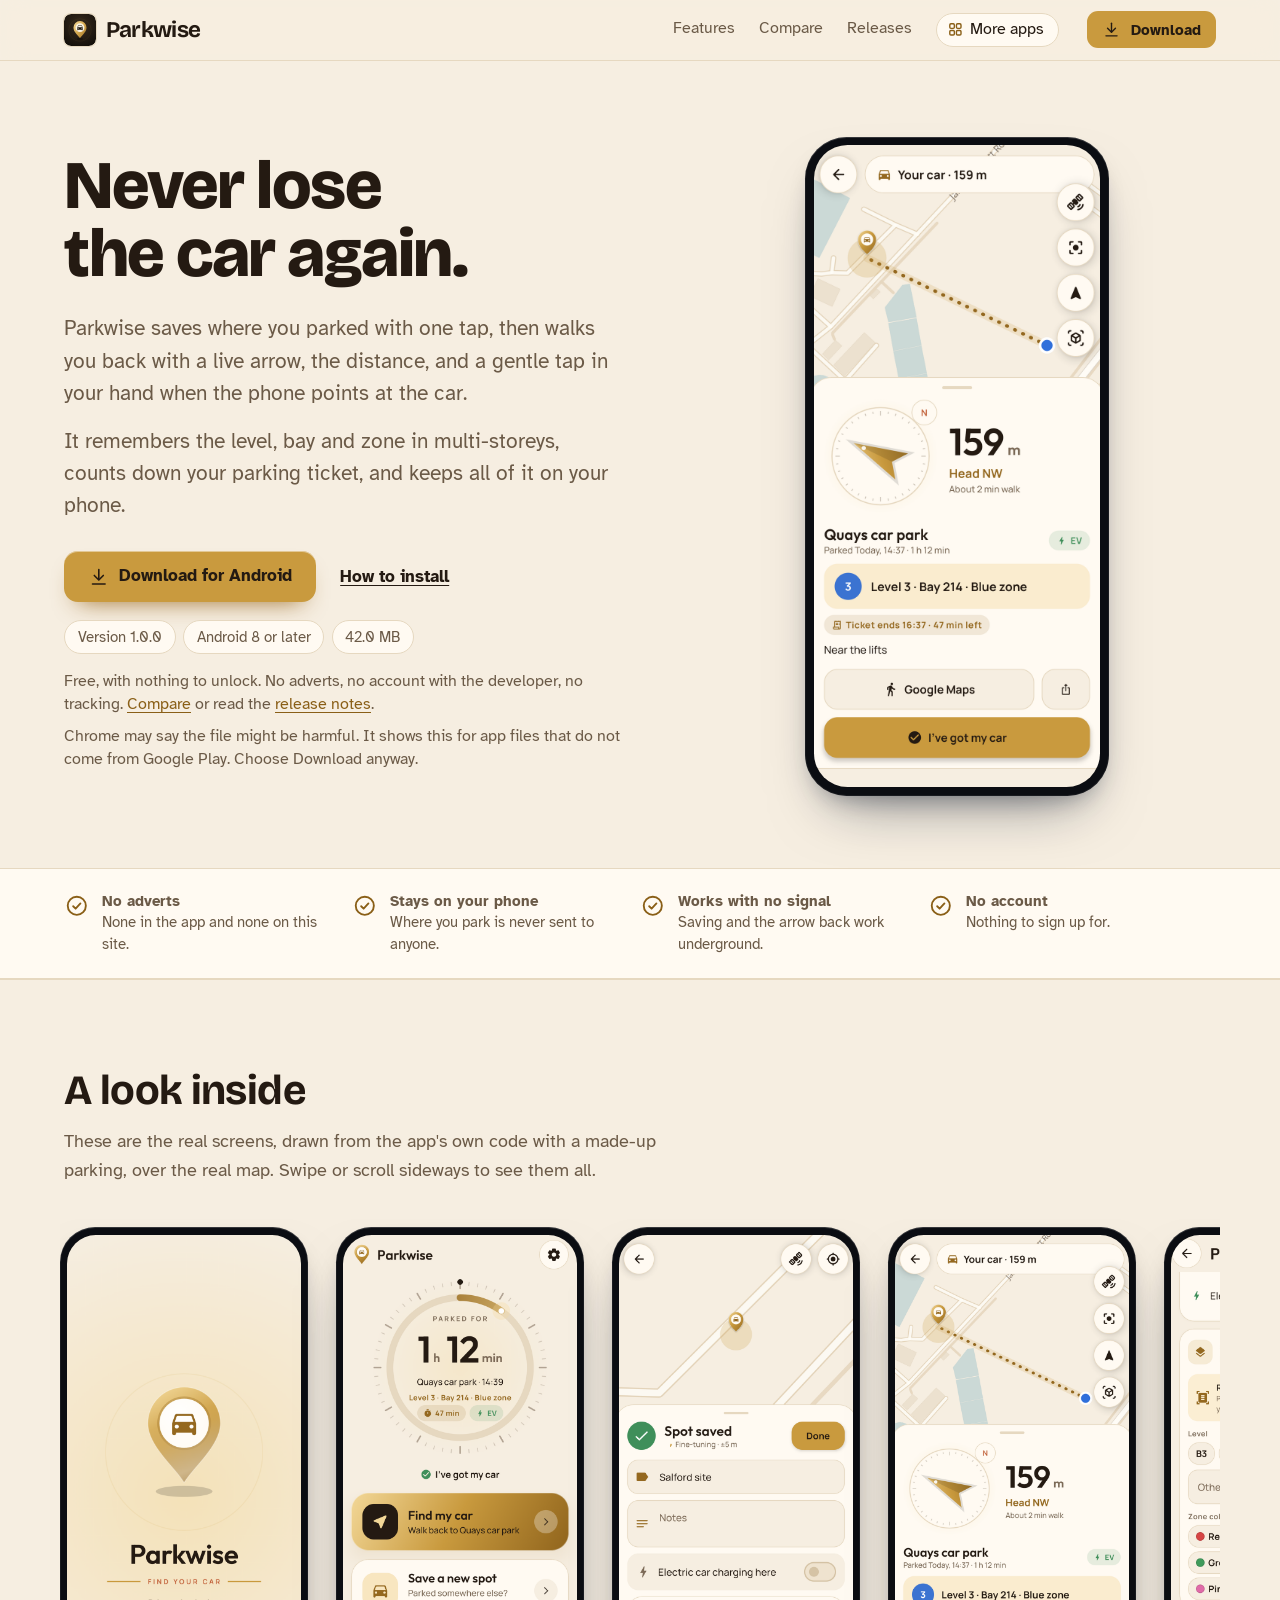
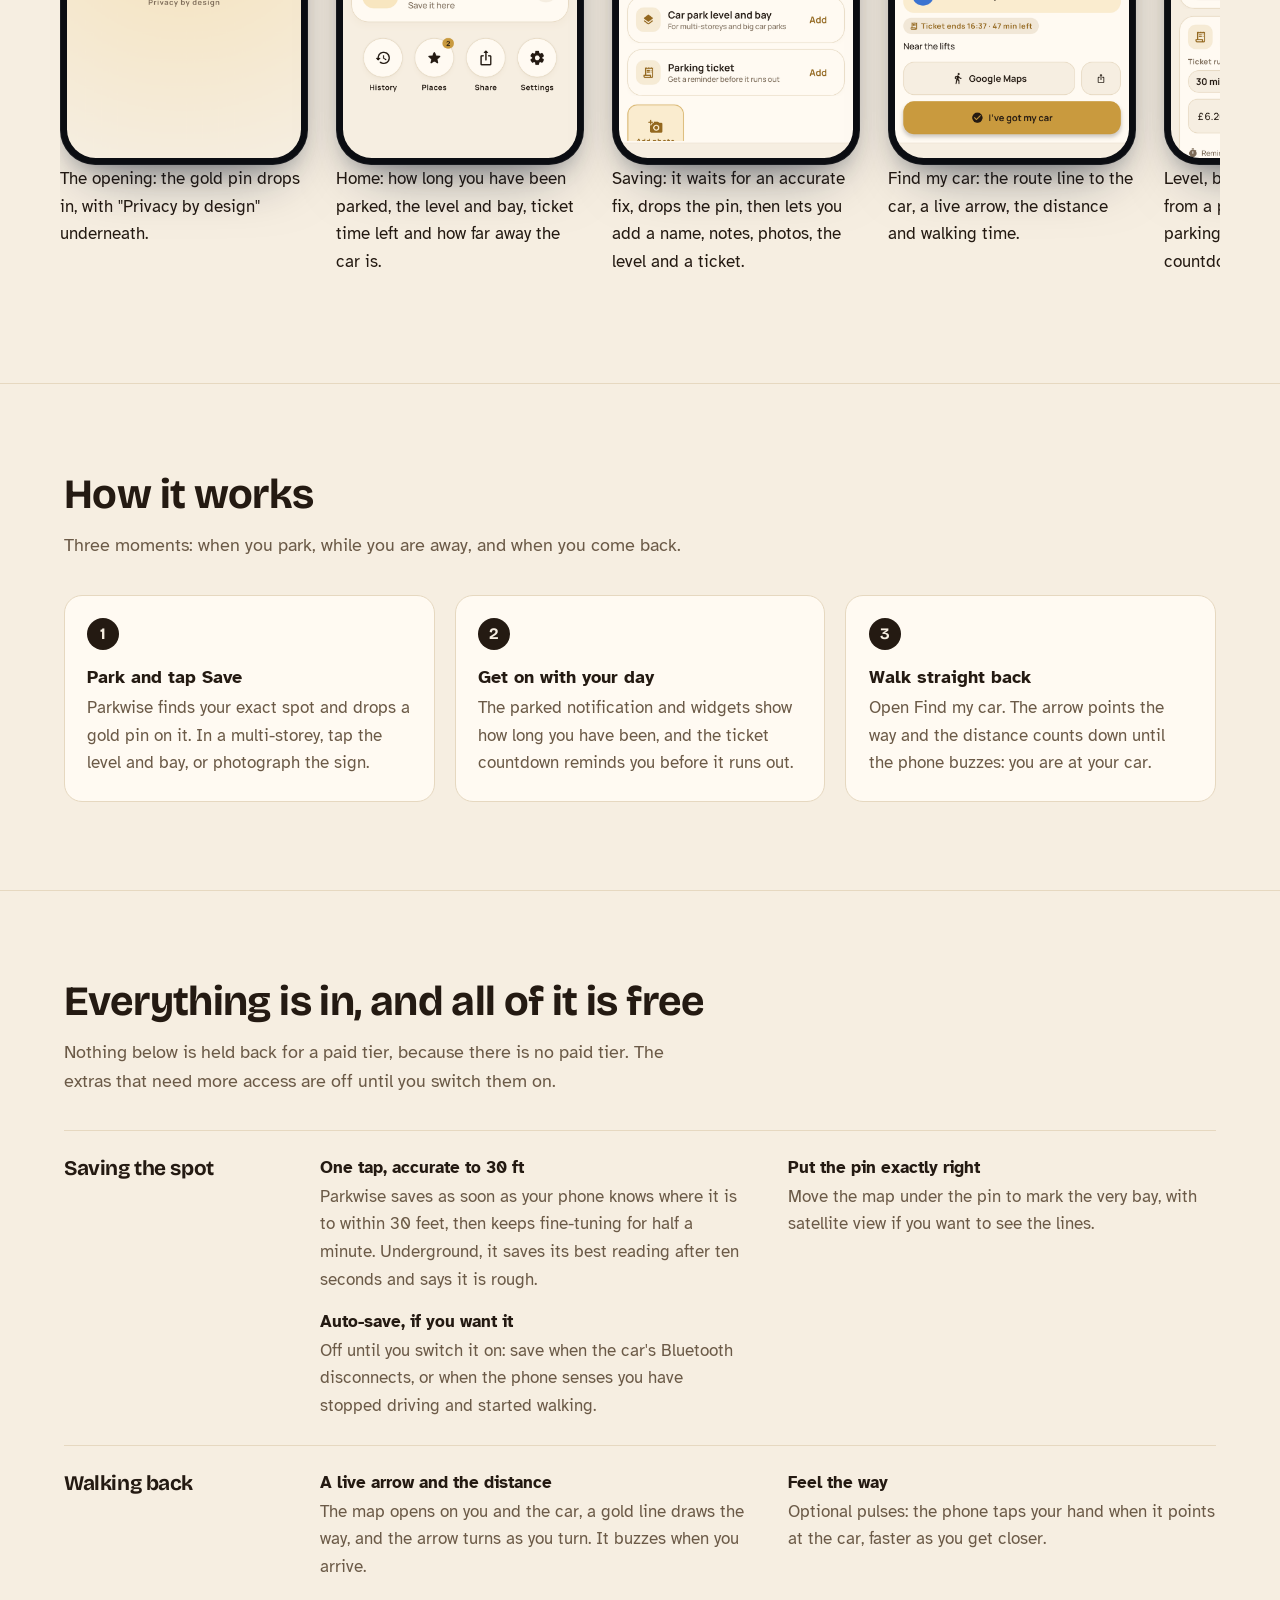
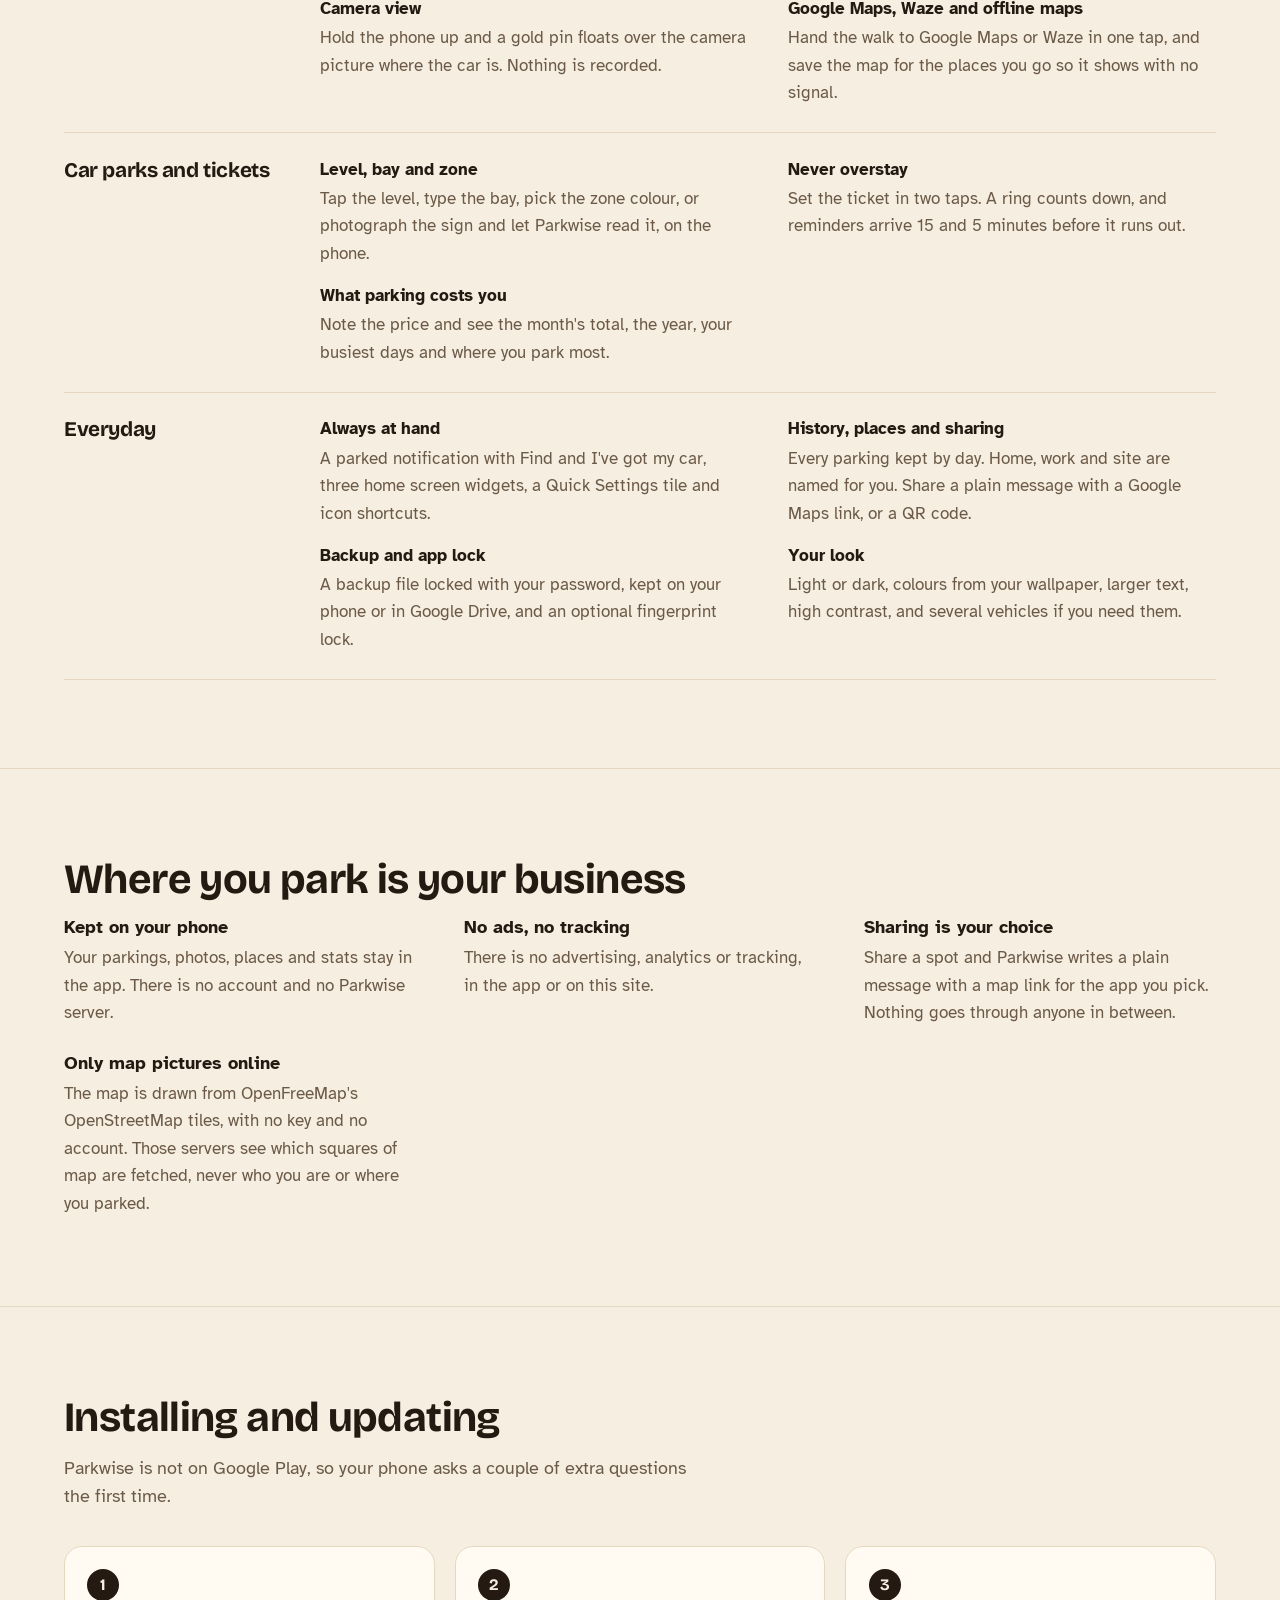
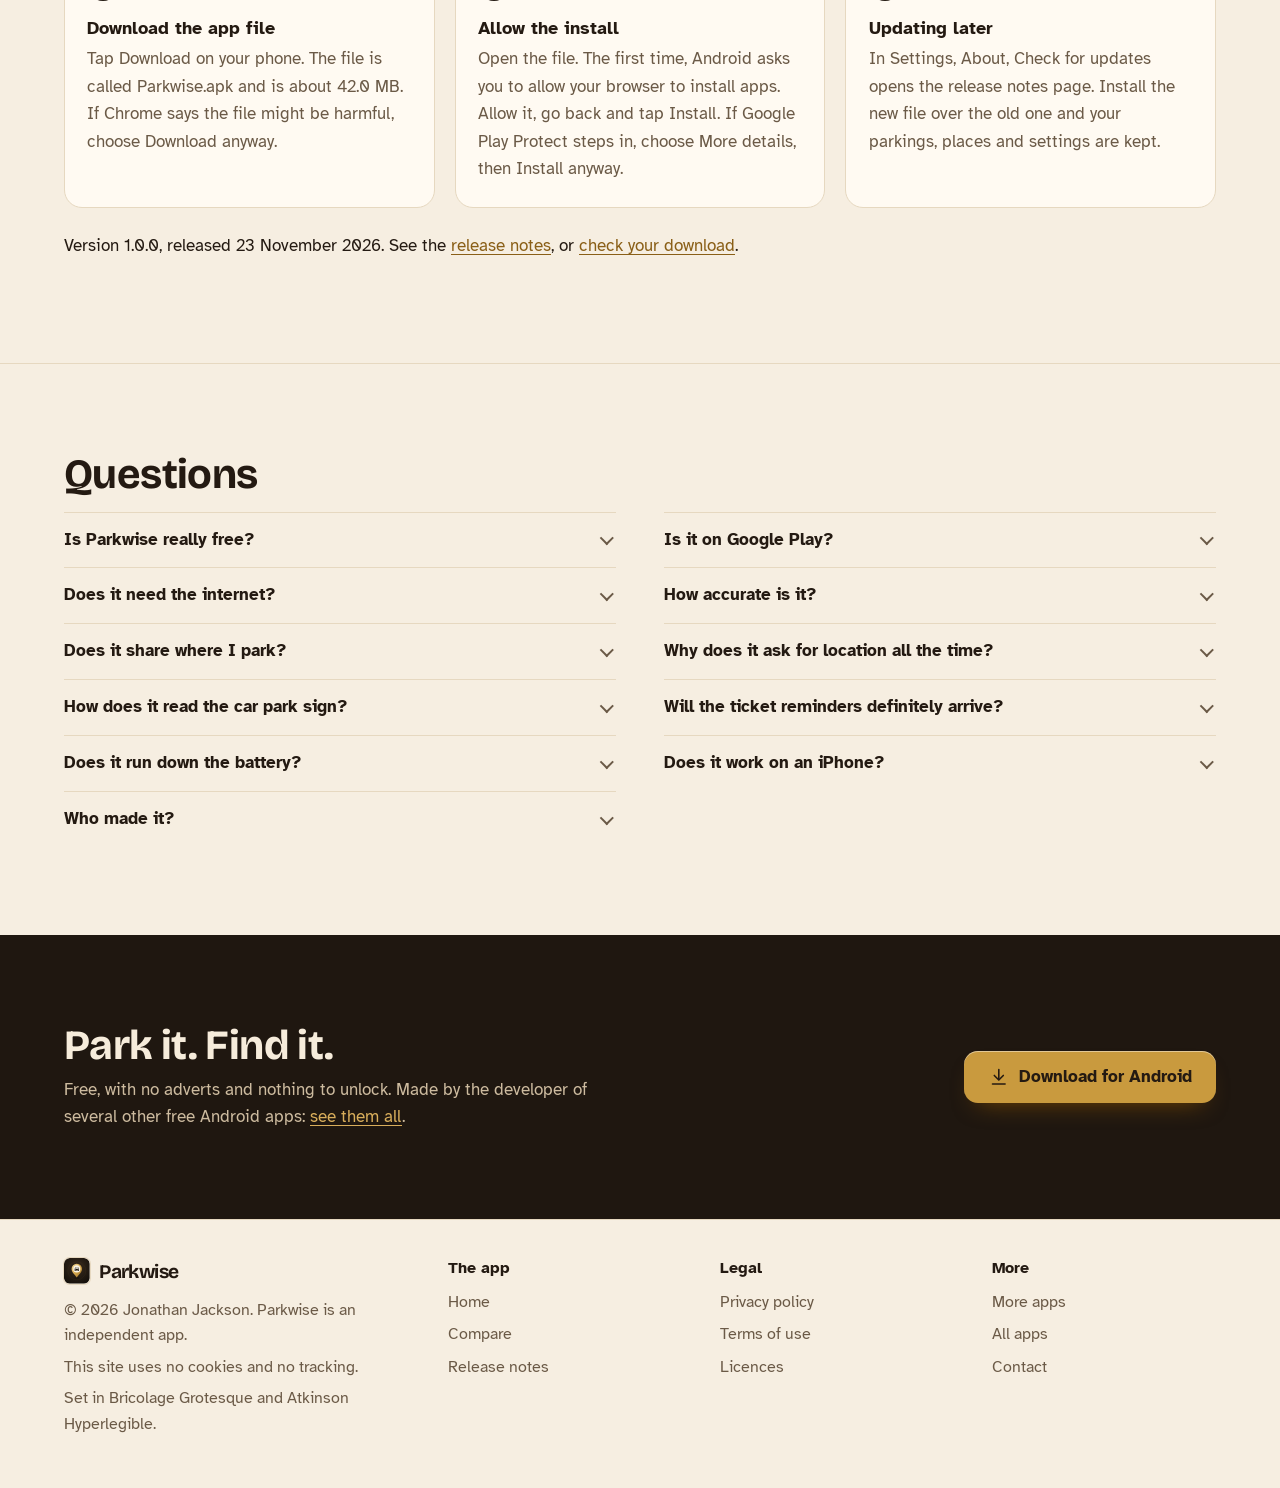
==== index.html @ a3befbf5 "Parkwise website" ====
<!DOCTYPE html>
<html lang="en-GB">
<head>
<meta charset="utf-8">
<meta name="viewport" content="width=device-width, initial-scale=1">
<title>Parkwise: find your parked car, free and private, with no adverts</title>
<meta name="description" content="Parkwise is a free Android app that saves where you parked with one tap and walks you back with a live arrow. It remembers the level and bay, reminds you before your parking ticket runs out, and keeps everything on your phone. No adverts, no account.">
<meta name="author" content="Jonathan Jackson">
<link rel="canonical" href="https://customgpter.github.io/parkwise/">
<meta name="theme-color" content="#f6eee1" media="(prefers-color-scheme: light)">
<meta name="theme-color" content="#14110d" media="(prefers-color-scheme: dark)">
<meta property="og:type" content="website">
<meta property="og:site_name" content="Parkwise">
<meta property="og:title" content="Parkwise: find your parked car, free and private, with no adverts">
<meta property="og:description" content="Parkwise is a free Android app that saves where you parked with one tap and walks you back with a live arrow. It remembers the level and bay, reminds you before your parking ticket runs out, and keeps everything on your phone. No adverts, no account.">
<meta property="og:url" content="https://customgpter.github.io/parkwise/">
<meta property="og:image" content="https://customgpter.github.io/parkwise/assets/og.png">
<meta property="og:image:width" content="1200">
<meta property="og:image:height" content="630">
<meta property="og:image:alt" content="Parkwise: the gold pin, the parked-for dial and the walk back to the car">
<meta property="og:locale" content="en_GB">
<meta name="twitter:card" content="summary_large_image">
<link rel="icon" href="./assets/favicon.svg" type="image/svg+xml">
<link rel="apple-touch-icon" href="./assets/apple-touch-icon.png">
<link rel="preload" href="./assets/fonts/bricolage-grotesque-latin.woff2" as="font" type="font/woff2" crossorigin>
<link rel="preload" href="./assets/fonts/atkinson-hyperlegible-latin-400-normal.woff2" as="font" type="font/woff2" crossorigin>
<link rel="stylesheet" href="./assets/site.css?v=1">
<link rel="stylesheet" href="./assets/house.css?v=1">
<link rel="stylesheet" href="./assets/apps-list.css?v=1">
<script src="./assets/apps-list.js?v=1" defer></script>
<script type="application/ld+json">{"@context": "https://schema.org", "@type": "SoftwareApplication", "name": "Parkwise", "url": "https://customgpter.github.io/parkwise/", "description": "Parkwise is a free Android app that saves where you parked with one tap and walks you back with a live arrow. It remembers the level and bay, reminds you before your parking ticket runs out, and keeps everything on your phone. No adverts, no account.", "applicationCategory": "TravelApplication", "operatingSystem": "Android 8 or later", "softwareVersion": "1.0.0", "downloadUrl": "https://github.com/CustomGPTer/parkwise/releases/latest/download/Parkwise.apk", "releaseNotes": "https://customgpter.github.io/parkwise/releases.html", "offers": {"@type": "Offer", "price": "0", "priceCurrency": "GBP"}, "inLanguage": "en-GB", "image": "https://customgpter.github.io/parkwise/assets/og.png", "author": {"@type": "Person", "name": "Jonathan Jackson"}}</script>
<script type="application/ld+json">{"@context": "https://schema.org", "@type": "FAQPage", "mainEntity": [{"@type": "Question", "name": "Is Parkwise really free?", "acceptedAnswer": {"@type": "Answer", "text": "Yes. There is no paid version, no subscription and no adverts, and nothing is locked. Every feature is there from the start."}}, {"@type": "Question", "name": "Is it on Google Play?", "acceptedAnswer": {"@type": "Answer", "text": "No. Parkwise is a personal project and is downloaded from this site as an Android app file. It needs Android 8 or later, which covers almost every phone made since 2017."}}, {"@type": "Question", "name": "Does it need the internet?", "acceptedAnswer": {"@type": "Answer", "text": "Only for the map pictures. Saving your spot, the arrow, the distance, the ticket reminders and everything else work with no signal. Save the map in Settings, Offline maps, and it shows underground too."}}, {"@type": "Question", "name": "How accurate is it?", "acceptedAnswer": {"@type": "Answer", "text": "Parkwise waits until the phone is sure of its position to within 30 feet before it saves, then keeps improving it. Deep inside a multi-storey GPS cannot reach, so add the level and bay, or move the pin by hand."}}, {"@type": "Question", "name": "Does it share where I park?", "acceptedAnswer": {"@type": "Answer", "text": "No. Your parkings, photos and places are kept only on your phone. When you choose to share a spot, Parkwise hands a plain message to the app you pick. There is no Parkwise server."}}, {"@type": "Question", "name": "Why does it ask for location all the time?", "acceptedAnswer": {"@type": "Answer", "text": "Only if you switch on auto-save. To save the spot when the car's Bluetooth disconnects or you stop driving, it needs to read the location at that moment while the app is closed. Without auto-save it only uses location while it is open."}}, {"@type": "Question", "name": "How does it read the car park sign?", "acceptedAnswer": {"@type": "Answer", "text": "Photograph the level or bay sign and Parkwise reads the writing using the open-source Tesseract engine, on your phone. The photo is never uploaded."}}, {"@type": "Question", "name": "Will the ticket reminders definitely arrive?", "acceptedAnswer": {"@type": "Answer", "text": "They are made on your phone and arrive on time on almost every phone. Some phones hold back alarms to save battery: allow notifications and on-time reminders in Settings, and check the signs too."}}, {"@type": "Question", "name": "Does it run down the battery?", "acceptedAnswer": {"@type": "Answer", "text": "No. Location is only used while Parkwise is open, or at the moment you park if auto-save is on. Nothing runs in the background otherwise."}}, {"@type": "Question", "name": "Does it work on an iPhone?", "acceptedAnswer": {"@type": "Answer", "text": "No. Parkwise is for Android phones and tablets only."}}, {"@type": "Question", "name": "Who made it?", "acceptedAnswer": {"@type": "Answer", "text": "Parkwise is made by Jonathan Jackson, an independent developer in the United Kingdom."}}]}</script>
</head>
<body>
<a class="skip" href="#main">Skip to content</a>
<header class="masthead">
<div class="wrap">
<a class="brand" href="./" aria-label="Parkwise home"><svg viewBox="0 0 108 108" aria-hidden="true"><defs><radialGradient id="pwb" cx="50%" cy="36%" r="74%"><stop offset="0" stop-color="#3A2C1F"/><stop offset="1" stop-color="#120E0A"/></radialGradient><linearGradient id="pwg" x1="0" y1="0" x2="1" y2="1"><stop offset="0" stop-color="#F6DC9C"/><stop offset=".5" stop-color="#D6A84E"/><stop offset="1" stop-color="#9C6F24"/></linearGradient></defs><rect width="108" height="108" rx="24" fill="url(#pwb)"/><circle cx="54" cy="54" r="38" fill="none" stroke="#D9AE5B" stroke-opacity=".18"/><ellipse cx="54" cy="84" rx="11" ry="3" fill="#000" fill-opacity=".35"/><path d="M54 82C49 73 32 61 32 46A22 22 0 1 1 76 46C76 61 59 73 54 82Z" fill="url(#pwg)"/><circle cx="54" cy="46" r="15" fill="#FBF4E6"/><g transform="translate(42 34)"><path fill="#1A140E" d="M18.92 6.01C18.72 5.42 18.16 5 17.5 5h-11c-.66 0-1.21.42-1.42 1.01L3 12v8c0 .55.45 1 1 1h1c.55 0 1-.45 1-1v-1h12v1c0 .55.45 1 1 1h1c.55 0 1-.45 1-1v-8l-2.08-5.99zM6.5 16c-.83 0-1.5-.67-1.5-1.5S5.67 13 6.5 13s1.5.67 1.5 1.5S7.33 16 6.5 16zm11 0c-.83 0-1.5-.67-1.5-1.5s.67-1.5 1.5-1.5 1.5.67 1.5 1.5-.67 1.5-1.5 1.5zM5 11l1.5-4.5h11L19 11H5z"/></g></svg><span>Parkwise</span></a>
<nav aria-label="Main"><ul><li><a href="./#features">Features</a></li><li><a href="./compare.html">Compare</a></li><li><a href="./releases.html">Releases</a></li><li><a class="more-apps" href="./more-apps.html"><svg class="ico" viewBox="0 0 24 24" aria-hidden="true"><rect x="4" y="4" width="6.5" height="6.5" rx="1.6"/><rect x="13.5" y="4" width="6.5" height="6.5" rx="1.6"/><rect x="4" y="13.5" width="6.5" height="6.5" rx="1.6"/><rect x="13.5" y="13.5" width="6.5" height="6.5" rx="1.6"/></svg>More apps</a></li></ul></nav>
<a class="button small" href="https://github.com/CustomGPTer/parkwise/releases/latest/download/Parkwise.apk"><svg class="ico" viewBox="0 0 24 24" aria-hidden="true"><path d="M12 4v11"/><path d="M7 10.5l5 5 5-5"/><path d="M5 20h14"/></svg>Download</a>
</div>
</header>
<main id="main">
<div class="hero">
<div class="wrap hero-grid">
<div class="hero-copy">
<h1>Never lose the car again.</h1>
<p class="lede">Parkwise saves where you parked with one tap, then walks you back with a live arrow, the distance, and a gentle tap in your hand when the phone points at the car.</p><p class="lede">It remembers the level, bay and zone in multi-storeys, counts down your parking ticket, and keeps all of it on your phone.</p>
<p class="get" id="download"><a class="button" href="https://github.com/CustomGPTer/parkwise/releases/latest/download/Parkwise.apk"><svg class="ico" viewBox="0 0 24 24" aria-hidden="true"><path d="M12 4v11"/><path d="M7 10.5l5 5 5-5"/><path d="M5 20h14"/></svg>Download for Android</a><a class="aside" href="#install">How to install</a></p>
<ul class="pills"><li>Version 1.0.0</li><li>Android 8 or later</li><li>42.0 MB</li></ul>
<p class="facts">Free, with nothing to unlock. No adverts, no account with the developer, no tracking. <a href="compare.html">Compare</a> or read the <a href="releases.html">release notes</a>.</p>
<p class="facts">Chrome may say the file might be harmful. It shows this for app files that do not come from Google Play. Choose Download anyway.</p>
</div>
<div class="hero-phone"><div class="phone"><img src="./assets/screens/find.png" alt="Find my car: the route line to the car, a live arrow, the distance and walking time." width="393" height="852" fetchpriority="high"></div></div>
</div>
</div>

<section class="promises" aria-label="In short">
<div class="wrap"><ul><li><svg class="ico" viewBox="0 0 24 24" aria-hidden="true"><circle cx="12" cy="12" r="8.5"/><path d="M8.6 12.4l2.3 2.3 4.5-4.9"/></svg><span><b>No adverts</b><span>None in the app and none on this site.</span></span></li><li><svg class="ico" viewBox="0 0 24 24" aria-hidden="true"><circle cx="12" cy="12" r="8.5"/><path d="M8.6 12.4l2.3 2.3 4.5-4.9"/></svg><span><b>Stays on your phone</b><span>Where you park is never sent to anyone.</span></span></li><li><svg class="ico" viewBox="0 0 24 24" aria-hidden="true"><circle cx="12" cy="12" r="8.5"/><path d="M8.6 12.4l2.3 2.3 4.5-4.9"/></svg><span><b>Works with no signal</b><span>Saving and the arrow back work underground.</span></span></li><li><svg class="ico" viewBox="0 0 24 24" aria-hidden="true"><circle cx="12" cy="12" r="8.5"/><path d="M8.6 12.4l2.3 2.3 4.5-4.9"/></svg><span><b>No account</b><span>Nothing to sign up for.</span></span></li></ul></div>
</section>

<section id="screens" aria-labelledby="screens-h">
<div class="wrap">
<h2 id="screens-h">A look inside</h2>
<p class="intro">These are the real screens, drawn from the app&#x27;s own code with a made-up parking, over the real map. Swipe or scroll sideways to see them all.</p>
<div class="gallery" tabindex="0" role="region" aria-label="Screens from Parkwise"><figure class="shot"><div class="phone"><img src="./assets/screens/opening.png" alt="The opening: the gold pin drops in, with &quot;Privacy by design&quot; underneath." width="393" height="852" loading="eager" decoding="async"></div><figcaption>The opening: the gold pin drops in, with &quot;Privacy by design&quot; underneath.</figcaption></figure><figure class="shot"><div class="phone"><img src="./assets/screens/home.png" alt="Home: how long you have been parked, the level and bay, ticket time left and how far away the car is." width="393" height="852" loading="eager" decoding="async"></div><figcaption>Home: how long you have been parked, the level and bay, ticket time left and how far away the car is.</figcaption></figure><figure class="shot"><div class="phone"><img src="./assets/screens/save.png" alt="Saving: it waits for an accurate fix, drops the pin, then lets you add a name, notes, photos, the level and a ticket." width="393" height="852" loading="eager" decoding="async"></div><figcaption>Saving: it waits for an accurate fix, drops the pin, then lets you add a name, notes, photos, the level and a ticket.</figcaption></figure><figure class="shot"><div class="phone"><img src="./assets/screens/find.png" alt="Find my car: the route line to the car, a live arrow, the distance and walking time." width="393" height="852" loading="lazy" decoding="async"></div><figcaption>Find my car: the route line to the car, a live arrow, the distance and walking time.</figcaption></figure><figure class="shot"><div class="phone"><img src="./assets/screens/details.png" alt="Level, bay and zone colour, read from a photo of the sign, and the parking ticket with its countdown." width="393" height="852" loading="lazy" decoding="async"></div><figcaption>Level, bay and zone colour, read from a photo of the sign, and the parking ticket with its countdown.</figcaption></figure><figure class="shot"><div class="phone"><img src="./assets/screens/history.png" alt="History: every parking by day, with what you spent this month at the top." width="393" height="852" loading="lazy" decoding="async"></div><figcaption>History: every parking by day, with what you spent this month at the top.</figcaption></figure><figure class="shot"><div class="phone"><img src="./assets/screens/stats.png" alt="Your parking: time parked, money spent, busiest days and where you park most." width="393" height="852" loading="lazy" decoding="async"></div><figcaption>Your parking: time parked, money spent, busiest days and where you park most.</figcaption></figure><figure class="shot"><div class="phone"><img src="./assets/screens/home-dark.png" alt="Dark mode, with the same gold." width="393" height="852" loading="lazy" decoding="async"></div><figcaption>Dark mode, with the same gold.</figcaption></figure><figure class="shot"><div class="phone"><img src="./assets/screens/find-dark.png" alt="Walking back at night: the dark map keeps the screen easy on the eyes." width="393" height="852" loading="lazy" decoding="async"></div><figcaption>Walking back at night: the dark map keeps the screen easy on the eyes.</figcaption></figure></div>
</div>
</section>

<section id="how" aria-labelledby="how-h">
<div class="wrap">
<h2 id="how-h">How it works</h2>
<p class="intro">Three moments: when you park, while you are away, and when you come back.</p>
<ol class="steps"><li><h3>Park and tap Save</h3><p>Parkwise finds your exact spot and drops a gold pin on it. In a multi-storey, tap the level and bay, or photograph the sign.</p></li><li><h3>Get on with your day</h3><p>The parked notification and widgets show how long you have been, and the ticket countdown reminds you before it runs out.</p></li><li><h3>Walk straight back</h3><p>Open Find my car. The arrow points the way and the distance counts down until the phone buzzes: you are at your car.</p></li></ol>
</div>
</section>

<section id="features" aria-labelledby="features-h">
<div class="wrap">
<h2 id="features-h">Everything is in, and all of it is free</h2>
<p class="intro">Nothing below is held back for a paid tier, because there is no paid tier. The extras that need more access are off until you switch them on.</p>
<div class="groups"><div class="group"><h3>Saving the spot</h3><dl><div><dt>One tap, accurate to 30 ft</dt><dd>Parkwise saves as soon as your phone knows where it is to within 30 feet, then keeps fine-tuning for half a minute. Underground, it saves its best reading after ten seconds and says it is rough.</dd></div><div><dt>Put the pin exactly right</dt><dd>Move the map under the pin to mark the very bay, with satellite view if you want to see the lines.</dd></div><div><dt>Auto-save, if you want it</dt><dd>Off until you switch it on: save when the car&#x27;s Bluetooth disconnects, or when the phone senses you have stopped driving and started walking.</dd></div></dl></div><div class="group"><h3>Walking back</h3><dl><div><dt>A live arrow and the distance</dt><dd>The map opens on you and the car, a gold line draws the way, and the arrow turns as you turn. It buzzes when you arrive.</dd></div><div><dt>Feel the way</dt><dd>Optional pulses: the phone taps your hand when it points at the car, faster as you get closer.</dd></div><div><dt>Camera view</dt><dd>Hold the phone up and a gold pin floats over the camera picture where the car is. Nothing is recorded.</dd></div><div><dt>Google Maps, Waze and offline maps</dt><dd>Hand the walk to Google Maps or Waze in one tap, and save the map for the places you go so it shows with no signal.</dd></div></dl></div><div class="group"><h3>Car parks and tickets</h3><dl><div><dt>Level, bay and zone</dt><dd>Tap the level, type the bay, pick the zone colour, or photograph the sign and let Parkwise read it, on the phone.</dd></div><div><dt>Never overstay</dt><dd>Set the ticket in two taps. A ring counts down, and reminders arrive 15 and 5 minutes before it runs out.</dd></div><div><dt>What parking costs you</dt><dd>Note the price and see the month&#x27;s total, the year, your busiest days and where you park most.</dd></div></dl></div><div class="group"><h3>Everyday</h3><dl><div><dt>Always at hand</dt><dd>A parked notification with Find and I&#x27;ve got my car, three home screen widgets, a Quick Settings tile and icon shortcuts.</dd></div><div><dt>History, places and sharing</dt><dd>Every parking kept by day. Home, work and site are named for you. Share a plain message with a Google Maps link, or a QR code.</dd></div><div><dt>Backup and app lock</dt><dd>A backup file locked with your password, kept on your phone or in Google Drive, and an optional fingerprint lock.</dd></div><div><dt>Your look</dt><dd>Light or dark, colours from your wallpaper, larger text, high contrast, and several vehicles if you need them.</dd></div></dl></div></div>
</div>
</section>

<section id="privacy" aria-labelledby="privacy-h">
<div class="wrap">
<h2 id="privacy-h">Where you park is your business</h2>
<ul class="plain"><li><h3>Kept on your phone</h3><p>Your parkings, photos, places and stats stay in the app. There is no account and no Parkwise server.</p></li><li><h3>No ads, no tracking</h3><p>There is no advertising, analytics or tracking, in the app or on this site.</p></li><li><h3>Sharing is your choice</h3><p>Share a spot and Parkwise writes a plain message with a map link for the app you pick. Nothing goes through anyone in between.</p></li><li><h3>Only map pictures online</h3><p>The map is drawn from OpenFreeMap&#x27;s OpenStreetMap tiles, with no key and no account. Those servers see which squares of map are fetched, never who you are or where you parked.</p></li></ul>
</div>
</section>

<section id="install" aria-labelledby="install-h">
<div class="wrap">
<h2 id="install-h">Installing and updating</h2>
<p class="intro">Parkwise is not on Google Play, so your phone asks a couple of extra questions the first time.</p>
<ol class="steps"><li><h3>Download the app file</h3><p>Tap Download on your phone. The file is called Parkwise.apk and is about 42.0 MB. If Chrome says the file might be harmful, choose Download anyway.</p></li><li><h3>Allow the install</h3><p>Open the file. The first time, Android asks you to allow your browser to install apps. Allow it, go back and tap Install. If Google Play Protect steps in, choose More details, then Install anyway.</p></li><li><h3>Updating later</h3><p>In Settings, About, Check for updates opens the release notes page. Install the new file over the old one and your parkings, places and settings are kept.</p></li></ol>
<p class="after-table">Version 1.0.0, released 23 November 2026. See the <a href="releases.html">release notes</a>, or <a href="releases.html#checking">check your download</a>.</p>
</div>
</section>

<section id="questions" aria-labelledby="questions-h">
<div class="wrap">
<h2 id="questions-h">Questions</h2>
<div class="faq"><details><summary>Is Parkwise really free?</summary><p>Yes. There is no paid version, no subscription and no adverts, and nothing is locked. Every feature is there from the start.</p></details><details><summary>Is it on Google Play?</summary><p>No. Parkwise is a personal project and is downloaded from this site as an Android app file. It needs Android 8 or later, which covers almost every phone made since 2017.</p></details><details><summary>Does it need the internet?</summary><p>Only for the map pictures. Saving your spot, the arrow, the distance, the ticket reminders and everything else work with no signal. Save the map in Settings, Offline maps, and it shows underground too.</p></details><details><summary>How accurate is it?</summary><p>Parkwise waits until the phone is sure of its position to within 30 feet before it saves, then keeps improving it. Deep inside a multi-storey GPS cannot reach, so add the level and bay, or move the pin by hand.</p></details><details><summary>Does it share where I park?</summary><p>No. Your parkings, photos and places are kept only on your phone. When you choose to share a spot, Parkwise hands a plain message to the app you pick. There is no Parkwise server.</p></details><details><summary>Why does it ask for location all the time?</summary><p>Only if you switch on auto-save. To save the spot when the car&#x27;s Bluetooth disconnects or you stop driving, it needs to read the location at that moment while the app is closed. Without auto-save it only uses location while it is open.</p></details><details><summary>How does it read the car park sign?</summary><p>Photograph the level or bay sign and Parkwise reads the writing using the open-source Tesseract engine, on your phone. The photo is never uploaded.</p></details><details><summary>Will the ticket reminders definitely arrive?</summary><p>They are made on your phone and arrive on time on almost every phone. Some phones hold back alarms to save battery: allow notifications and on-time reminders in Settings, and check the signs too.</p></details><details><summary>Does it run down the battery?</summary><p>No. Location is only used while Parkwise is open, or at the moment you park if auto-save is on. Nothing runs in the background otherwise.</p></details><details><summary>Does it work on an iPhone?</summary><p>No. Parkwise is for Android phones and tablets only.</p></details><details><summary>Who made it?</summary><p>Parkwise is made by Jonathan Jackson, an independent developer in the United Kingdom.</p></details></div>
</div>
</section>

<section class="closing" aria-labelledby="closing-h">
<div class="wrap">
<div><h2 id="closing-h">Park it. Find it.</h2><p>Free, with no adverts and nothing to unlock. Made by the developer of several other free Android apps: <a href="more-apps.html">see them all</a>.</p></div>
<a class="button" href="https://github.com/CustomGPTer/parkwise/releases/latest/download/Parkwise.apk"><svg class="ico" viewBox="0 0 24 24" aria-hidden="true"><path d="M12 4v11"/><path d="M7 10.5l5 5 5-5"/><path d="M5 20h14"/></svg>Download for Android</a>
</div>
</section>
</main>
<footer class="colophon">
<div class="wrap">
<div>
<a class="brand" href="./" aria-label="Parkwise home"><svg viewBox="0 0 108 108" aria-hidden="true"><defs><radialGradient id="pwb" cx="50%" cy="36%" r="74%"><stop offset="0" stop-color="#3A2C1F"/><stop offset="1" stop-color="#120E0A"/></radialGradient><linearGradient id="pwg" x1="0" y1="0" x2="1" y2="1"><stop offset="0" stop-color="#F6DC9C"/><stop offset=".5" stop-color="#D6A84E"/><stop offset="1" stop-color="#9C6F24"/></linearGradient></defs><rect width="108" height="108" rx="24" fill="url(#pwb)"/><circle cx="54" cy="54" r="38" fill="none" stroke="#D9AE5B" stroke-opacity=".18"/><ellipse cx="54" cy="84" rx="11" ry="3" fill="#000" fill-opacity=".35"/><path d="M54 82C49 73 32 61 32 46A22 22 0 1 1 76 46C76 61 59 73 54 82Z" fill="url(#pwg)"/><circle cx="54" cy="46" r="15" fill="#FBF4E6"/><g transform="translate(42 34)"><path fill="#1A140E" d="M18.92 6.01C18.72 5.42 18.16 5 17.5 5h-11c-.66 0-1.21.42-1.42 1.01L3 12v8c0 .55.45 1 1 1h1c.55 0 1-.45 1-1v-1h12v1c0 .55.45 1 1 1h1c.55 0 1-.45 1-1v-8l-2.08-5.99zM6.5 16c-.83 0-1.5-.67-1.5-1.5S5.67 13 6.5 13s1.5.67 1.5 1.5S7.33 16 6.5 16zm11 0c-.83 0-1.5-.67-1.5-1.5s.67-1.5 1.5-1.5 1.5.67 1.5 1.5-.67 1.5-1.5 1.5zM5 11l1.5-4.5h11L19 11H5z"/></g></svg><span>Parkwise</span></a>
<p>&copy; 2026 Jonathan Jackson. Parkwise is an independent app.</p>
<p>This site uses no cookies and no tracking.</p>
<p>Set in Bricolage Grotesque and Atkinson Hyperlegible.</p>
</div>
<nav aria-label="The app"><h2>The app</h2><ul>
<li><a href="./">Home</a></li>
<li><a href="./compare.html">Compare</a></li>
<li><a href="./releases.html">Release notes</a></li>
</ul></nav>
<nav aria-label="Legal"><h2>Legal</h2><ul>
<li><a href="./privacy.html">Privacy policy</a></li>
<li><a href="./terms.html">Terms of use</a></li>
<li><a href="./licences.html">Licences</a></li>
</ul></nav>
<nav aria-label="More"><h2>More</h2><ul>
<li><a href="./more-apps.html">More apps</a></li>
<li><a href="https://customgpter.github.io/">All apps</a></li>
<li><a href="https://github.com/CustomGPTer/parkwise/issues">Contact</a></li>
</ul></nav>
</div>
</footer>
</body>
</html>
---- assets/site.css ----
@font-face{font-family:"Bricolage Grotesque";src:url("fonts/bricolage-grotesque-latin.woff2") format("woff2");font-weight:200 800;font-style:normal;font-display:swap}
@font-face{font-family:"Atkinson Hyperlegible";src:url("fonts/atkinson-hyperlegible-latin-400-normal.woff2") format("woff2");font-weight:400;font-style:normal;font-display:swap}
@font-face{font-family:"Atkinson Hyperlegible";src:url("fonts/atkinson-hyperlegible-latin-700-normal.woff2") format("woff2");font-weight:700;font-style:normal;font-display:swap}

/* Daylight page, night-time camera. The lamp colour is kept for the one thing to press and for what the camera has seen. */
:root{
  --page:#f2f5f9; --panel:#ffffff; --raised:#e8edf3; --ink:#0d1a2b; --soft:#465468; --rule:#d2dae4;
  --accent:#0a6a55; --accent-ink:#ffffff; --warn:#8a5200; --rec:#d3302f;
  --lamp:#ffb347; --lamp-ink:#231400; --lamp-text:#8a5200;
  --night:#09111e; --night-2:#111d30; --night-3:#1a2a43; --night-ink:#eaf0f8; --night-soft:#9fb0c7; --night-rule:#24364f; --iris:#55d6ab;
  --display:"Bricolage Grotesque","Atkinson Hyperlegible",system-ui,sans-serif;
  --sans:"Atkinson Hyperlegible",system-ui,-apple-system,"Segoe UI",Roboto,sans-serif;
  --mono:ui-monospace,SFMono-Regular,Menlo,Consolas,"Liberation Mono",monospace;
  color-scheme:light dark;
}
@media (prefers-color-scheme:dark){
  :root{--page:#0a111b; --panel:#111a27; --raised:#182434; --ink:#e9eef5; --soft:#a0aec0; --rule:#243247;
    --accent:#55d6ab; --accent-ink:#00281d; --warn:#ffb347; --rec:#ff6163; --lamp-text:#ffb347}
}

*,*::before,*::after{box-sizing:border-box}
html{-webkit-text-size-adjust:100%;scroll-behavior:smooth;scroll-padding-top:5.5rem}
@media (prefers-reduced-motion:reduce){html{scroll-behavior:auto}}
body{margin:0;background:var(--page);color:var(--ink);font:400 1.0625rem/1.62 var(--sans);text-rendering:optimizeLegibility;-webkit-font-smoothing:antialiased}
img,svg{max-width:100%;display:block}
a{color:var(--accent);text-decoration-thickness:.07em;text-underline-offset:.2em}
a:hover{text-decoration-thickness:.13em}
:focus-visible{outline:3px solid var(--lamp);outline-offset:3px;border-radius:6px}
code{font:.9em/1 var(--mono);overflow-wrap:anywhere}
h1,h2,h3{font-family:var(--display);font-weight:700;letter-spacing:-.015em;line-height:1.08;margin:0;text-wrap:balance}
p{margin:0 0 1rem}
.skip{position:absolute;left:-999px;top:0;background:var(--ink);color:var(--page);padding:.6rem 1rem;z-index:30;border-radius:0 0 8px 0}
.skip:focus{left:0}
.sr{position:absolute;width:1px;height:1px;overflow:hidden;clip-path:inset(50%);white-space:nowrap}
.wrap{width:min(72rem,100% - 2.5rem);margin-inline:auto}
.measure{max-width:44rem}
.ico{width:1.25em;height:1.25em;flex:none;fill:none;stroke:currentColor;stroke-width:1.75;stroke-linecap:round;stroke-linejoin:round}

/* ---------- masthead */
.masthead{position:sticky;top:0;z-index:20;background:color-mix(in srgb,var(--page) 88%,transparent);-webkit-backdrop-filter:blur(14px) saturate(1.3);backdrop-filter:blur(14px) saturate(1.3);border-bottom:1px solid var(--rule)}
.masthead .wrap{display:flex;flex-wrap:wrap;align-items:center;gap:.35rem 1.75rem;padding-block:.7rem}
.brand{display:inline-flex;align-items:center;gap:.6rem;font:700 1.4rem/1 var(--display);letter-spacing:-.03em;color:var(--ink);text-decoration:none;margin-right:auto}
.brand svg{width:2rem;height:2rem;flex:none;border-radius:.5rem;box-shadow:0 0 0 1px var(--rule)}
.masthead nav ul{display:flex;flex-wrap:wrap;align-items:center;gap:.15rem 1.5rem;list-style:none;margin:0;padding:0;font-size:1rem;line-height:1.3}
.masthead nav a{display:inline-flex;align-items:center;gap:.4rem;color:var(--soft);text-decoration:none;padding-block:.45rem;border-bottom:2px solid transparent}
.masthead nav a:hover{color:var(--ink)}
.masthead nav a[aria-current="page"]{color:var(--ink);border-bottom-color:var(--lamp)}
.masthead nav a.more-apps{color:var(--ink);border:1px solid var(--rule);border-radius:999px;padding:.34rem .85rem .34rem .65rem;background:var(--panel)}
.masthead nav a.more-apps .ico{width:1.05em;height:1.05em;color:var(--accent);stroke-width:2}
.masthead nav a.more-apps:hover,.masthead nav a.more-apps[aria-current="page"]{border-color:var(--accent)}
.button{display:inline-flex;align-items:center;gap:.6rem;background:var(--lamp);color:var(--lamp-ink);font:700 1.08rem/1.2 var(--sans);text-decoration:none;padding:.95rem 1.5rem;border-radius:14px;box-shadow:0 1px 0 rgba(255,255,255,.45) inset,0 12px 24px -14px rgba(138,82,0,.9)}
.button:hover{background:#ffc56e}
.button:active{transform:translateY(1px)}
.button.small{font-size:.95rem;padding:.55rem .95rem;border-radius:11px;box-shadow:none}
.button.quiet{background:none;box-shadow:none;border:1px solid var(--rule);color:var(--ink)}
.button.quiet:hover{border-color:var(--ink);background:none}
@media (max-width:52rem){
  .masthead nav{order:3;flex:1 0 100%}
  .masthead nav ul{gap:.1rem .85rem;font-size:.95rem}
  .masthead nav .wide{display:none}
}
@media (max-width:24rem){.masthead nav a.more-apps .ico{display:none}.masthead nav a.more-apps{padding-inline:.7rem}}

/* ---------- hero */
.hero{padding-block:clamp(2.2rem,6vw,4.75rem) clamp(2.5rem,6vw,4.5rem);overflow:hidden}
.hero-grid{display:grid;gap:clamp(2.25rem,5vw,4rem);align-items:center}
@media (min-width:62rem){.hero-grid{grid-template-columns:minmax(0,11fr) minmax(0,10fr)}}
.hero h1{font-size:clamp(2.6rem,6vw,4.25rem);font-weight:800;line-height:1;letter-spacing:-.022em;margin-bottom:1.5rem}
.lede{font-size:clamp(1.14rem,2vw,1.3rem);line-height:1.55;color:var(--soft);margin:0 0 1rem;max-width:34rem}
.get{display:flex;flex-wrap:wrap;align-items:center;gap:.9rem 1.5rem;margin:1.8rem 0 1.1rem}
.get .aside{font-weight:700;color:var(--ink)}
.facts{font-size:.98rem;line-height:1.5;color:var(--soft);margin:0 0 .5rem;max-width:36rem}
.pills{display:flex;flex-wrap:wrap;gap:.45rem;list-style:none;margin:0 0 1rem;padding:0;font-size:.95rem}
.pills li{border:1px solid var(--rule);border-radius:999px;padding:.22rem .8rem;background:var(--panel);color:var(--soft)}

/* the monitor: the camera's view, the day beneath it, and the alert it sends */
.monitor{position:relative;max-width:36rem;margin-inline:auto;width:100%;padding-bottom:3.1rem}
@media (min-width:62rem){.monitor{margin-inline:auto 0}}
.screen{position:relative;background:var(--night);border-radius:22px;padding:.6rem;box-shadow:0 0 0 1px var(--night-rule),0 30px 60px -30px rgba(9,17,30,.75)}
.cam{position:relative;border-radius:15px;overflow:hidden;aspect-ratio:16/10;background:#0b1626}
.cam svg{width:100%;height:100%}
.cam text{font:700 15px var(--sans);fill:#231400}
.hud{position:absolute;display:inline-flex;align-items:center;gap:.4rem;font:700 .76rem/1 var(--sans);color:var(--night-ink);background:rgba(6,12,22,.62);border-radius:999px;padding:.38rem .65rem;letter-spacing:.01em}
.hud i{width:.5rem;height:.5rem;border-radius:50%;background:var(--iris)}
.hud.watching{left:.7rem;top:.7rem}
.hud.rec{right:.7rem;top:.7rem}
.hud.rec i{background:#ff5a5c}
.hud.stamp{left:.7rem;bottom:.7rem;font:400 .74rem/1 var(--mono);border-radius:6px;color:#d5deea}
.hud.place{right:.7rem;bottom:.7rem;border-radius:6px;font-weight:400;color:#d5deea}
.day{padding:.85rem .55rem 2rem;color:var(--night-soft);font-size:.8rem;line-height:1.2}
.day-head{display:flex;justify-content:space-between;margin-bottom:.6rem}
.day-head b{color:var(--night-ink)}
.track{position:relative;height:1.5rem;border-radius:7px;background:repeating-linear-gradient(90deg,var(--night-3) 0 1px,transparent 1px calc(100% / 24)),var(--night-2);box-shadow:inset 0 0 0 1px var(--night-rule)}
.ev{position:absolute;top:3px;bottom:3px;width:max(5px,1.1%);border-radius:3px;background:var(--iris);left:var(--at)}
.ev.seen{background:var(--lamp)}
.now{position:absolute;top:-4px;bottom:-4px;left:var(--at);width:2px;background:var(--night-ink);border-radius:2px}
.hours{display:flex;justify-content:space-between;margin-top:.4rem;font-size:.72rem}
.alert{position:absolute;right:-.4rem;bottom:0;display:flex;align-items:center;gap:.75rem;width:min(19rem,88%);background:var(--panel);color:var(--ink);border:1px solid var(--rule);border-radius:16px;padding:.65rem .8rem;box-shadow:0 18px 36px -18px rgba(9,17,30,.55)}
.alert .thumb{flex:none;width:3.1rem;height:3.1rem;border-radius:10px;background:linear-gradient(160deg,#16263d,#0b1626);position:relative;overflow:hidden}
.alert .thumb::before{content:"";position:absolute;left:50%;bottom:0;width:38%;height:62%;translate:-50% 0;border-radius:40% 40% 0 0;background:#6f86a6}
.alert .thumb::after{content:"";position:absolute;left:50%;top:14%;width:26%;aspect-ratio:1;translate:-50% 0;border-radius:50%;background:#8ea4c2}
.alert b{display:block;font-size:.98rem;line-height:1.25}
.alert span{display:block;font-size:.86rem;color:var(--soft);line-height:1.3}
.alert .dot{flex:none;width:.6rem;height:.6rem;border-radius:50%;background:var(--lamp);margin-left:auto;box-shadow:0 0 0 4px color-mix(in srgb,var(--lamp) 25%,transparent)}
@media (max-width:26rem){.alert{right:0}}
@media (prefers-reduced-motion:no-preference){
  .cam .spill{animation:vg-in .9s ease-out .25s both}
  .cam .who{animation:vg-step .9s cubic-bezier(.2,.8,.25,1) .9s both}
  .cam .mark{animation:vg-lock .45s cubic-bezier(.3,1.4,.5,1) 1.7s both;transform-box:fill-box;transform-origin:center}
  .hud.rec{animation:vg-in .3s ease-out 2.05s both}
  .hud.rec i{animation:vg-blink 1.2s steps(2,jump-none) 2.3s 4}
  .ev.seen,.now{animation:vg-pop .4s cubic-bezier(.3,1.5,.5,1) 2.4s both}
  .alert{animation:vg-rise .6s cubic-bezier(.2,.8,.25,1) 2.9s both}
  @keyframes vg-in{from{opacity:0}to{opacity:1}}
  @keyframes vg-step{from{opacity:0;transform:translateX(18px)}to{opacity:1;transform:none}}
  @keyframes vg-lock{from{opacity:0;transform:scale(1.12)}to{opacity:1;transform:none}}
  @keyframes vg-blink{from{opacity:1}to{opacity:.25}}
  @keyframes vg-pop{from{opacity:0;transform:scaleY(.2)}to{opacity:1;transform:none}}
  @keyframes vg-rise{from{opacity:0;transform:translateY(14px)}to{opacity:1;transform:none}}
}

/* ---------- sections */
section{padding-block:clamp(3rem,7vw,5.5rem)}
section + section{border-top:1px solid var(--rule)}
h2{font-size:clamp(1.8rem,3.6vw,2.6rem);margin-bottom:.9rem}
h3{font:700 1.1rem/1.3 var(--sans);letter-spacing:0;margin:0 0 .3rem}
.intro{color:var(--soft);max-width:40rem;margin-bottom:2.2rem;font-size:1.1rem}

.promises{padding-block:0;border-block:1px solid var(--rule);background:var(--panel)}
.promises ul{list-style:none;margin:0;padding:0;display:grid;grid-template-columns:repeat(auto-fit,minmax(min(100%,14rem),1fr))}
.promises li{display:flex;gap:.8rem;align-items:flex-start;padding:1.4rem 1.5rem 1.4rem 0}
.promises .ico{width:1.6rem;height:1.6rem;color:var(--accent);margin-top:.1rem}
.promises b{display:block;line-height:1.3}
.promises span{color:var(--soft);font-size:.96rem;line-height:1.45;display:block}
.hero + .promises{border-top:1px solid var(--rule)}

.steps{list-style:none;counter-reset:s;margin:0;padding:0;display:grid;gap:1.25rem}
@media (min-width:52rem){.steps{grid-template-columns:repeat(3,minmax(0,1fr))}}
.steps li{counter-increment:s;background:var(--panel);border:1px solid var(--rule);border-radius:18px;padding:1.4rem 1.4rem 1.5rem}
.steps li::before{content:counter(s);display:grid;place-items:center;width:2rem;height:2rem;border-radius:50%;background:var(--ink);color:var(--page);font:700 1rem/1 var(--display);margin-bottom:1rem}
.steps p{margin:0;color:var(--soft)}

.notices{display:grid;gap:1.25rem}
@media (min-width:52rem){.notices{grid-template-columns:repeat(2,minmax(0,1fr))}}
.sense{background:var(--night);color:var(--night-ink);border-radius:20px;padding:1.5rem 1.5rem 1.6rem;box-shadow:0 0 0 1px var(--night-rule)}
.sense h3{font:700 1.35rem/1.2 var(--display);letter-spacing:-.02em;margin-bottom:.35rem}
.sense p{color:var(--night-soft);margin-bottom:1.1rem}
.chips{display:flex;flex-wrap:wrap;gap:.5rem;list-style:none;margin:0;padding:0}
.chips li{display:inline-flex;align-items:center;gap:.45rem;border:1px solid var(--night-rule);background:var(--night-2);border-radius:10px;padding:.42rem .75rem .42rem .6rem;font-size:.98rem;line-height:1.2}
.chips .ico{color:var(--lamp)}

.groups{display:grid;gap:0}
.group{display:grid;gap:.4rem 3rem;padding-block:1.6rem;border-top:1px solid var(--rule)}
.group:last-child{border-bottom:1px solid var(--rule)}
@media (min-width:56rem){.group{grid-template-columns:13rem minmax(0,1fr)}}
.group > h3{font:700 1.3rem/1.2 var(--display);letter-spacing:-.02em;color:var(--ink)}
.group dl{margin:0;display:grid;gap:1.1rem 2.5rem}
@media (min-width:40rem){.group dl{grid-template-columns:repeat(2,minmax(0,1fr))}}
.group dt{font-weight:700;line-height:1.35}
.group dd{margin:.2rem 0 0;color:var(--soft)}

.setups{display:grid;gap:1.25rem}
@media (min-width:52rem){.setups{grid-template-columns:repeat(2,minmax(0,1fr))}}
.setup{background:var(--panel);border:1px solid var(--rule);border-radius:20px;padding:1.5rem}
.setup h3{font:700 1.35rem/1.2 var(--display);letter-spacing:-.02em;margin-bottom:.9rem}
.setup .kit{display:flex;align-items:center;gap:.6rem;color:var(--soft);font-size:.95rem;margin-bottom:1rem}
.setup .kit .ico{width:1.9rem;height:1.9rem;color:var(--ink);stroke-width:1.5}
.setup .kit .to{width:1.2rem;height:1.2rem;color:var(--soft)}
.ticks{list-style:none;margin:0;padding:0;display:grid;gap:.5rem}
.ticks li{position:relative;padding-left:1.7rem;color:var(--soft)}
.ticks li::before{content:"";position:absolute;left:.15rem;top:.42em;width:.75rem;height:.42rem;border-left:2.5px solid var(--accent);border-bottom:2.5px solid var(--accent);rotate:-45deg}

.modes{list-style:none;margin:0;padding:0;display:grid;gap:1.25rem}
@media (min-width:52rem){.modes{grid-template-columns:repeat(3,minmax(0,1fr))}}
.modes li{border-top:3px solid var(--ink);padding-top:1rem}
.modes p{color:var(--soft);margin:0}

.scroll{overflow-x:auto}
table{width:100%;border-collapse:collapse}
th,td{text-align:left;vertical-align:top;padding:.85rem 1.2rem .85rem 0;border-top:1px solid var(--rule)}
thead th{border-top:0;color:var(--soft);font-weight:400;padding-top:0}
tbody th{font-weight:700;min-width:11rem}
tr:last-child>*{border-bottom:1px solid var(--rule)}
.after-table{margin-top:1.5rem}
/* On a phone a table becomes a stack: the row's name, then its cells side by side. */
@media (max-width:40rem){
  table:not(.cmp),table:not(.cmp) thead,table:not(.cmp) tbody{display:block}
  table:not(.cmp) tr{display:flex;flex-wrap:wrap;gap:.3rem 1.1rem;padding:.9rem 0;border-top:1px solid var(--rule)}
  table:not(.cmp) thead tr{border-top:0;padding-top:0}
  table:not(.cmp) tbody tr:last-child{border-bottom:1px solid var(--rule)}
  table:not(.cmp) th,table:not(.cmp) td{display:block;border:0;padding:0;flex:1 1 0;min-width:0;overflow-wrap:break-word}
  table:not(.cmp) tr>:first-child{flex:0 0 100%;min-width:0}
}

.plain{list-style:none;margin:0;padding:0;display:grid;gap:1.6rem 3rem}
@media (min-width:52rem){.plain{grid-template-columns:repeat(3,minmax(0,1fr))}}
.plain p{color:var(--soft);margin:0}

.faq{display:grid;gap:0 3rem;align-items:start}
@media (min-width:56rem){.faq{grid-template-columns:repeat(2,minmax(0,1fr))}}
.faq details{border-top:1px solid var(--rule);padding:.15rem 0}
.faq summary{cursor:pointer;list-style:none;display:flex;align-items:flex-start;justify-content:space-between;gap:1rem;font-weight:700;padding:.85rem 0;line-height:1.35}
.faq summary::-webkit-details-marker{display:none}
.faq summary::after{content:"";flex:none;width:.6rem;height:.6rem;margin:.3rem .25rem 0 0;border-right:2px solid var(--soft);border-bottom:2px solid var(--soft);rotate:45deg;transition:rotate .15s}
.faq details[open] summary::after{rotate:-135deg;margin-top:.55rem}
.faq details p{color:var(--soft);margin:0 0 1.1rem;max-width:36rem}
@media (prefers-reduced-motion:reduce){.faq summary::after{transition:none}}

.closing{background:var(--night);color:var(--night-ink);border-top:0}
.closing .wrap{display:grid;gap:1.5rem 3rem;align-items:center}
@media (min-width:52rem){.closing .wrap{grid-template-columns:minmax(0,1fr) auto}}
.closing h2{margin-bottom:.5rem}
.closing p{color:var(--night-soft);margin:0;max-width:36rem}
.closing a:not(.button){color:var(--iris)}
section + .closing{border-top:0}

/* ---------- document pages */
.doc{padding-block:clamp(2.5rem,6vw,4.5rem) clamp(3rem,7vw,5rem)}
.doc h1{font-size:clamp(2.2rem,5vw,3.2rem);font-weight:800;letter-spacing:-.02em;margin-bottom:1.2rem}
.doc .lede{max-width:none}
.doc h2{font-size:1.6rem;margin-top:2.8rem;margin-bottom:.7rem;scroll-margin-top:5.5rem}
.doc h3{margin-top:1.6rem}
.doc ul{padding-left:1.25rem;margin:0 0 1rem}
.doc li{margin:.4rem 0}
.doc a{overflow-wrap:anywhere}
.contents{border-block:1px solid var(--rule);padding-block:1rem;margin-block:2rem}
.contents ul{list-style:none;margin:.4rem 0 0;padding:0;columns:2 14rem;column-gap:2rem}
.contents li{margin:.2rem 0;break-inside:avoid}
.note{border-left:3px solid var(--lamp);padding:.2rem 0 .2rem 1.1rem;color:var(--soft)}
.key{font-size:.95rem;line-height:1.55;color:var(--soft);margin:0 0 .6rem}
.sum{font-size:.95rem;overflow-wrap:anywhere}

/* ---------- compare */
.cmp{min-width:44rem;margin:1.4rem 0 1rem}
.cmp th,.cmp td{padding:.85rem .9rem}
.cmp thead th{color:var(--ink);font-weight:700;vertical-align:bottom;padding-top:.85rem}
.cmp small{display:block;font-weight:400;font-size:.84rem;line-height:1.35;color:var(--soft)}
.cmp tbody th{min-width:13rem;padding-left:0}
.cmp thead th:first-child{padding-left:0}
.cmp .ours{background:var(--panel);box-shadow:inset 1px 0 var(--rule),inset -1px 0 var(--rule)}
.yes{color:var(--accent);font-weight:700}
.pay{color:var(--lamp-text);font-weight:700}
.na{color:var(--soft)}
.cmp .app{display:none}
@media (max-width:54rem){
  .cmp{min-width:0}
  .cmp thead{position:absolute;width:1px;height:1px;overflow:hidden;clip-path:inset(50%)}
  .cmp tbody,.cmp tr,.cmp th,.cmp td{display:block}
  .cmp tr{padding:1rem 0;border-top:1px solid var(--rule)}
  .cmp th,.cmp td{border:0;padding:0}
  .cmp tbody th{min-width:0;margin-bottom:.55rem}
  .cmp td{display:grid;grid-template-columns:7.5rem 1fr;gap:.75rem;padding:.22rem 0}
  .cmp .app{display:block;font-weight:400;color:var(--soft)}
  .cmp .ours{background:none;box-shadow:none}
  .cmp .ours .app{color:var(--ink);font-weight:700}
}

/* ---------- release notes */
.release{border-top:1px solid var(--rule);margin-top:2.4rem;padding-top:1.9rem;scroll-margin-top:5.5rem}
.doc .release h2{margin-top:0}
.contents + .release{border-top:0;margin-top:0;padding-top:.4rem}
.ver{font-weight:700;font-size:.95rem;color:var(--lamp-text);margin:0 0 .5rem}
.when{color:var(--soft);margin:-.2rem 0 .2rem}
.tag{display:inline-block;background:var(--accent);color:var(--accent-ink);border-radius:999px;font-weight:700;font-size:.8rem;padding:.08rem .6rem;margin-right:.6rem}
.doc .release h3{font-size:1rem;color:var(--ink);margin:1.3rem 0 .2rem}
.release ul{margin-bottom:0}

/* ---------- more apps */
.mapps{list-style:none;margin:2.2rem 0 0;padding:0;display:grid;gap:1.4rem}
@media (min-width:50rem){.mapps{grid-template-columns:repeat(2,minmax(0,1fr))}}
.doc .mapps{padding-left:0}
.doc .mapp{margin:0}
.mapp{display:flex;flex-direction:column;background:var(--panel);border:1px solid var(--rule);border-radius:20px;overflow:hidden}
.mapp-cover{position:relative;height:6.5rem;background:linear-gradient(135deg,var(--b),var(--b2));overflow:hidden}
.mapp-cover svg{position:absolute;right:-1.2rem;top:-1.6rem;width:11rem;height:11rem;max-width:none;opacity:.22}
.mapp-body{display:flex;flex-direction:column;flex:1;padding:0 1.4rem 1.4rem}
.mapp-icon{width:4.25rem;height:4.25rem;border-radius:1rem;margin-top:-2.1rem;position:relative;box-shadow:0 0 0 4px var(--panel)}
.mapp h2{font-size:1.6rem;margin:.85rem 0 .1rem}
.mapp-kind{color:var(--soft);margin:0 0 .7rem}
.mapp-say{margin:0 0 1.1rem}
.mapp-go{display:flex;flex-wrap:wrap;align-items:center;gap:.7rem 1.3rem;margin:auto 0 0}
.mapp-go .button{padding:.75rem 1.15rem;font-size:1rem;border-radius:12px}
.mapp-site{font-weight:700}
.mapp-needs{font-size:.9rem;color:var(--soft);margin:.9rem 0 0}

/* ---------- colophon */
.colophon{border-top:1px solid var(--rule);color:var(--soft);font-size:.98rem;line-height:1.6}
.colophon .wrap{display:grid;gap:2rem 3rem;padding-block:2.4rem 2.8rem}
@media (min-width:52rem){.colophon .wrap{grid-template-columns:minmax(0,1.5fr) repeat(3,minmax(0,1fr))}}
.colophon p{margin:0 0 .4rem;max-width:26rem}
.colophon .brand{font-size:1.2rem;margin-bottom:.9rem}
.colophon .brand svg{width:1.6rem;height:1.6rem}
.colophon h2{font:700 .98rem/1.3 var(--sans);letter-spacing:0;color:var(--ink);margin:0 0 .5rem}
.colophon ul{list-style:none;margin:0;padding:0}
.colophon li a{display:inline-block;padding-block:.22rem;color:var(--soft);text-decoration:none}
.colophon li a:hover{color:var(--ink);text-decoration:underline}
---- assets/house.css ----
:root{--page:#f6eee1;--panel:#fffaf2;--raised:#efe3cf;--ink:#241a12;--soft:#6b5a47;--rule:#e6d8c0;--accent:#8a5f17;--accent-ink:#ffffff;--lamp:#c99a3e;--lamp-ink:#241a12;--lamp-text:#8a5f17;--night:#1f1710;--night-2:#2a2018;--night-3:#362a1f;--night-ink:#f6ecdb;--night-soft:#cdbb9f;--night-rule:#45362a;--iris:#d9ae5b}
@media (prefers-color-scheme:dark){:root{--page:#14110d;--panel:#1f1a14;--raised:#2a231b;--ink:#f3e8d6;--soft:#bba98f;--rule:#342b20;--accent:#d9ae5b;--accent-ink:#241a12;--lamp:#d9ae5b;--lamp-ink:#241a12;--lamp-text:#d9ae5b}}
/* House additions: phone frames, the screens gallery, the lawful-use box and test-build labels. */
.brand svg{border-radius:22%}
.hero-phone{display:flex;justify-content:center}
.phone{position:relative;width:min(100%,19rem);aspect-ratio:393/852;padding:.55rem;border-radius:2.6rem;background:#0b0d12;box-shadow:0 0 0 1px rgba(255,255,255,.06) inset,0 1px 0 rgba(255,255,255,.12) inset,0 30px 60px -28px rgba(10,20,40,.55),0 12px 24px -12px rgba(10,20,40,.35)}
.phone img{display:block;width:100%;height:100%;object-fit:cover;object-position:top;border-radius:2.1rem;background:#111}
.gallery{display:flex;gap:clamp(1rem,3vw,1.75rem);overflow-x:auto;scroll-snap-type:x mandatory;padding:.5rem .25rem 1.25rem;margin:1.75rem -.25rem 0;scrollbar-width:thin;overscroll-behavior-x:contain}
.gallery:focus-visible{outline-offset:6px}
.shot{flex:0 0 auto;width:min(72vw,15.5rem);margin:0;scroll-snap-align:start}
.shot .phone{width:100%;border-radius:2.2rem;padding:.45rem}
.shot .phone img{border-radius:1.8rem}
.shot .shot figcaption{margin:.85rem .2rem 0;font-size:.98rem;line-height:1.4;color:var(--soft)}
.gate-scope{margin:0 0 .25rem}
.law-box{margin:0 0 1rem;padding:.9rem 1rem;max-width:34rem;border:1px solid #e0b450;background:#fff8e6;color:#3d2a00;border-radius:14px}
.law-box label{display:flex;gap:.65rem;align-items:flex-start;font-weight:700;cursor:pointer;font-size:1.02rem}
.law-box input{width:1.25rem;height:1.25rem;margin:.12rem 0 0;flex:none;accent-color:#8a5200}
.law-box p{margin:.5rem 0 0;font-size:.95rem}
.law-box a{color:#6b4000;font-weight:700}
.gate-scope a[aria-disabled="true"]{opacity:.45;cursor:not-allowed;pointer-events:none;filter:grayscale(.4);box-shadow:none}
.law-band{background:var(--raised)}
.beta-tag{display:inline-block;margin-left:-.9rem;font-size:.72rem;font-weight:700;letter-spacing:.05em;text-transform:uppercase;padding:.3rem .5rem;border-radius:6px;background:#ffe7b3;color:#5c3b00;border:1px solid #e0b450}
.beta-note{max-width:34rem;padding:.8rem 1rem;border-radius:12px;background:#ffe7b3;color:#3d2a00;border:1px solid #e0b450}
.mapp-soon{display:inline-block;padding:.85rem 1.3rem;border:1px dashed var(--rule);border-radius:14px;color:var(--soft);font-weight:700}
code.sum{word-break:break-all}
@media (prefers-color-scheme:dark){
  .law-box,.beta-note{background:#2a2108;color:#ffe9b8;border-color:#7a5c14}
  .law-box a{color:#ffd27a}
  .law-box input{accent-color:#ffb347}
  .beta-tag{background:#4a3500;color:#ffe2a3;border-color:#8a6a1c}
  .phone{box-shadow:0 0 0 1px rgba(255,255,255,.1) inset,0 30px 60px -28px rgba(0,0,0,.8)}
}
@media (max-width:40rem){.hero-phone .phone{width:min(78%,17rem)}}
---- assets/apps-list.css ----
/* The full app list on More apps pages and the hub. Works alongside each site's own card styles. */
.mapps-jump{margin:1.8rem 0 0}
.mapps-jump ul{list-style:none;margin:0;padding:0;display:flex;flex-wrap:wrap;gap:.5rem}
.mapps-jump a{display:inline-block;padding:.45rem .85rem;border:1px solid var(--rule,#d2dae4);border-radius:999px;font-size:.95rem;font-weight:700;text-decoration:none;color:inherit;background:var(--panel,#fff)}
.mapps-jump a:hover,.mapps-jump a:focus-visible{border-color:currentColor}
.mapps-group{margin:2.6rem 0 0;scroll-margin-top:5rem}
.mapps-cat{font-size:1.45rem;margin:0;padding:0 0 .6rem;border-bottom:1px solid var(--rule,#d2dae4)}
.mapps-group .mapps{margin-top:1.4rem}
.mapp h3{font-size:1.5rem;line-height:1.2;margin:.85rem 0 .1rem;display:flex;flex-wrap:wrap;align-items:center;gap:.5rem}
.mapp-badge{display:inline-block;font-size:.75rem;font-weight:700;letter-spacing:.04em;text-transform:uppercase;line-height:1;padding:.35rem .55rem;border-radius:6px;vertical-align:middle}
.mapp-badge.beta{background:#ffe7b3;color:#5c3b00;border:1px solid #e0b450}
.mapp-badge.here{background:transparent;color:var(--soft,#465468);border:1px solid var(--rule,#d2dae4)}
.mapp-soon{display:inline-block;padding:.7rem 1.1rem;border:1px dashed var(--rule,#b9c4d1);border-radius:12px;color:var(--soft,#465468);font-weight:700}
.mapp-go .button.ghost{background:transparent;color:inherit;border:2px solid currentColor;box-shadow:none}
.mapp-also{font-size:.9rem;color:var(--soft,#465468);margin:.6rem 0 0}
.mapp-law{margin:0 0 1rem;padding:.8rem .9rem;border:1px solid #e0b450;background:#fff8e6;color:#3d2a00;border-radius:12px;font-size:.95rem}
.mapp-law label{display:flex;gap:.6rem;align-items:flex-start;font-weight:700;cursor:pointer}
.mapp-law input{width:1.2rem;height:1.2rem;margin:.1rem 0 0;flex:none;accent-color:#8a5200}
.mapp-law p{margin:.45rem 0 0}
.mapp-law a{color:#6b4000;font-weight:700}
.mapp a[aria-disabled="true"]{opacity:.45;cursor:not-allowed;pointer-events:none;filter:grayscale(.4)}
@media (prefers-color-scheme:dark){
  .mapp-badge.beta{background:#4a3500;color:#ffe2a3;border-color:#8a6a1c}
  .mapp-law{background:#2a2108;color:#ffe9b8;border-color:#7a5c14}
  .mapp-law a{color:#ffd27a}
  .mapp-law input{accent-color:#ffb347}
}
:where(.mapp a.button){display:inline-flex;align-items:center;gap:.5rem;padding:.75rem 1.15rem;border-radius:12px;background:var(--accent,#1f5fa8);color:var(--accent-ink,#fff);font-weight:700;text-decoration:none;border:2px solid transparent}
:where(.mapp a.button.ghost){background:transparent;color:inherit;border-color:currentColor}
:where(.mapps){list-style:none;padding:0;display:grid;gap:1.4rem}
.gate-scope{margin:0 0 .25rem}
.law-box{margin:0 0 1rem;padding:.9rem 1rem;max-width:34rem;border:1px solid #e0b450;background:#fff8e6;color:#3d2a00;border-radius:14px}
.law-box label{display:flex;gap:.65rem;align-items:flex-start;font-weight:700;cursor:pointer;font-size:1.02rem}
.law-box input{width:1.25rem;height:1.25rem;margin:.12rem 0 0;flex:none;accent-color:#8a5200}
.law-box p{margin:.5rem 0 0;font-size:.95rem}
.law-box a{color:#6b4000;font-weight:700}
.gate-scope a[aria-disabled="true"]{opacity:.45;cursor:not-allowed;pointer-events:none;filter:grayscale(.4);box-shadow:none}
@media (prefers-color-scheme:dark){
  .law-box{background:#2a2108;color:#ffe9b8;border-color:#7a5c14}
  .law-box a{color:#ffd27a}
  .law-box input{accent-color:#ffb347}
}
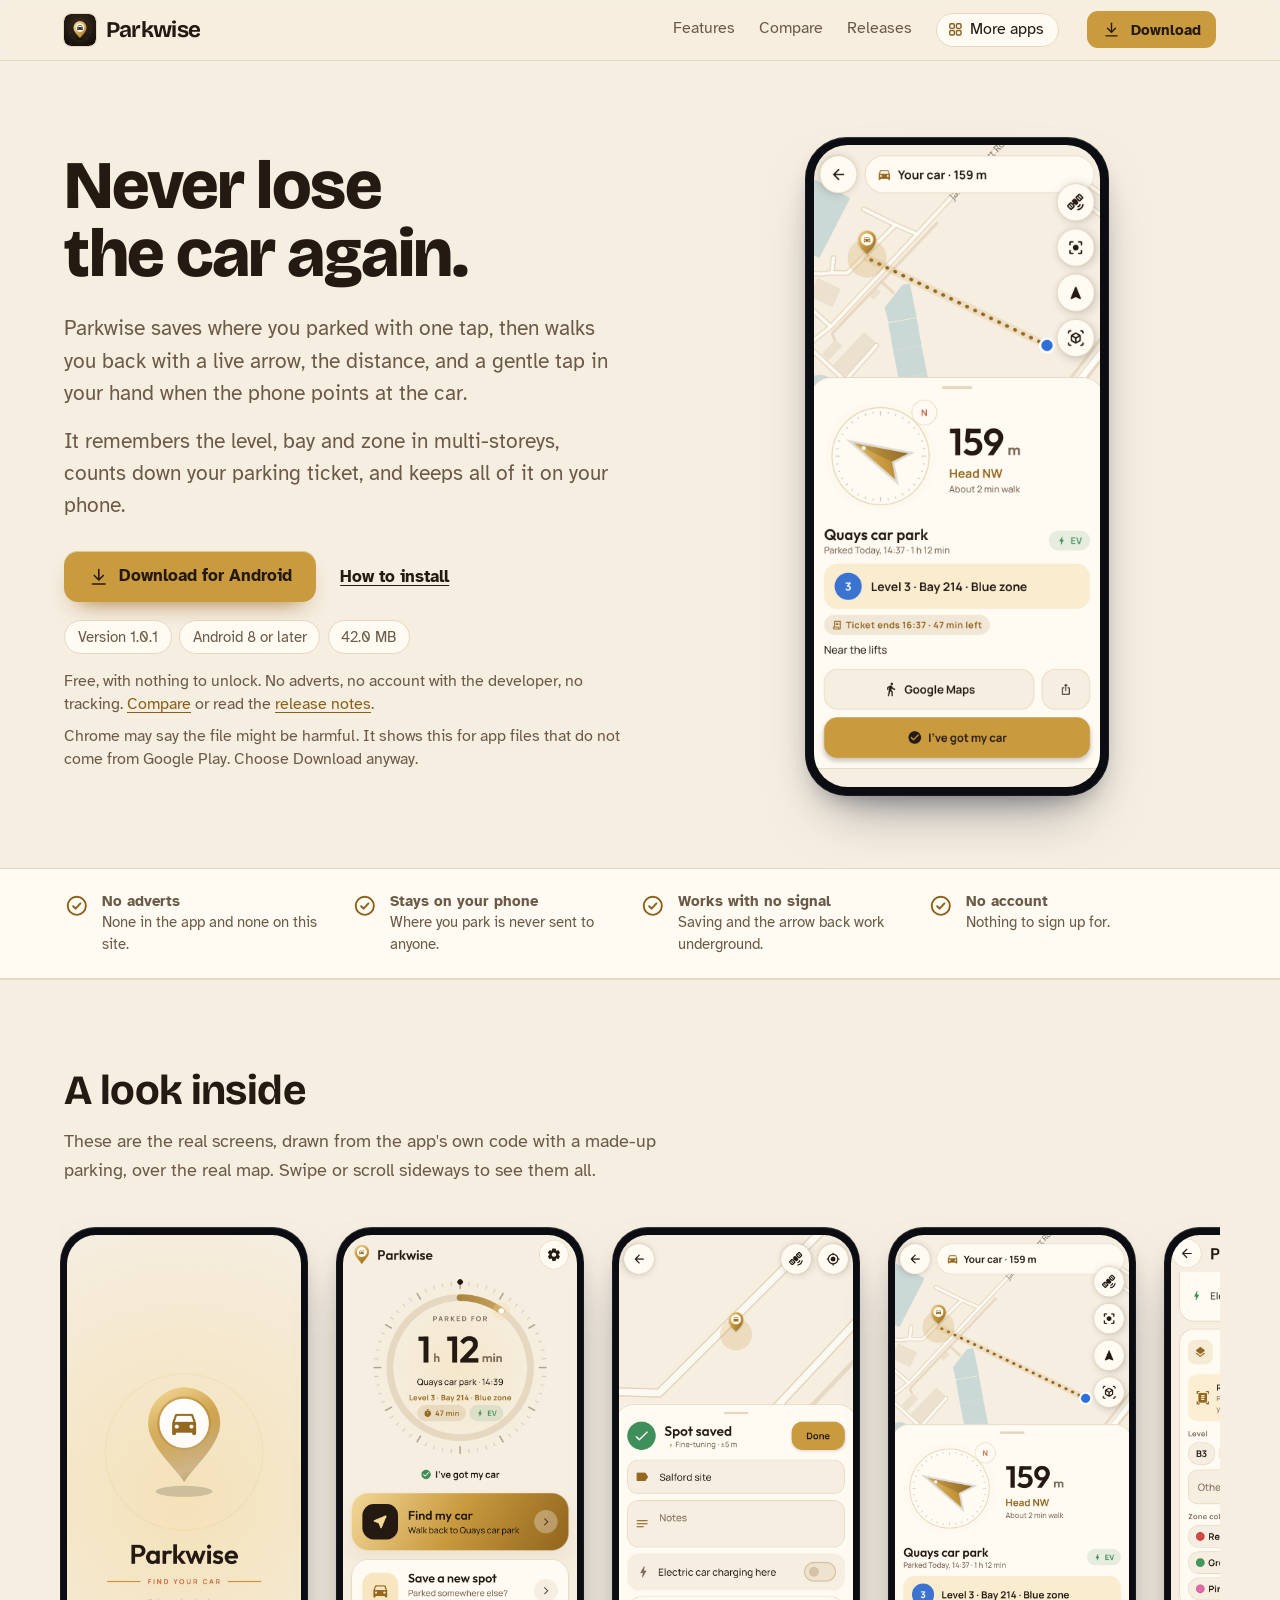
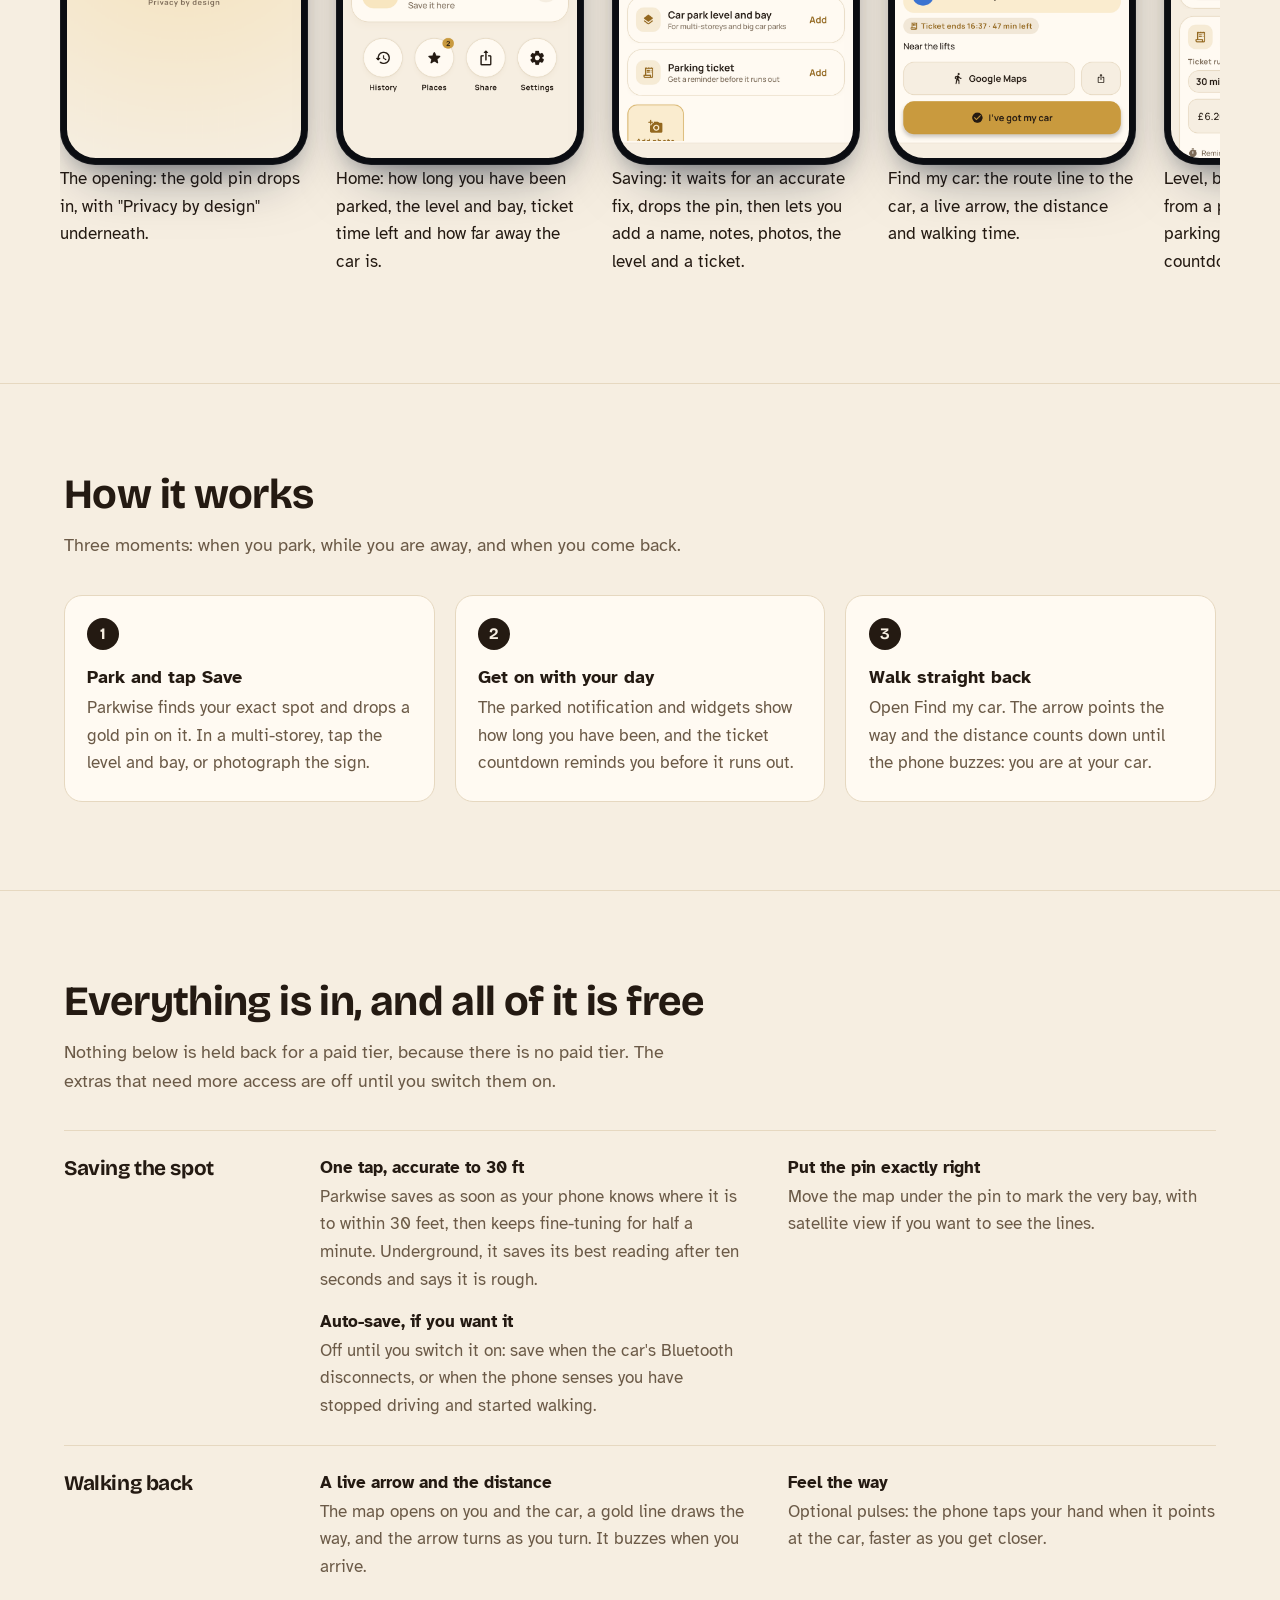
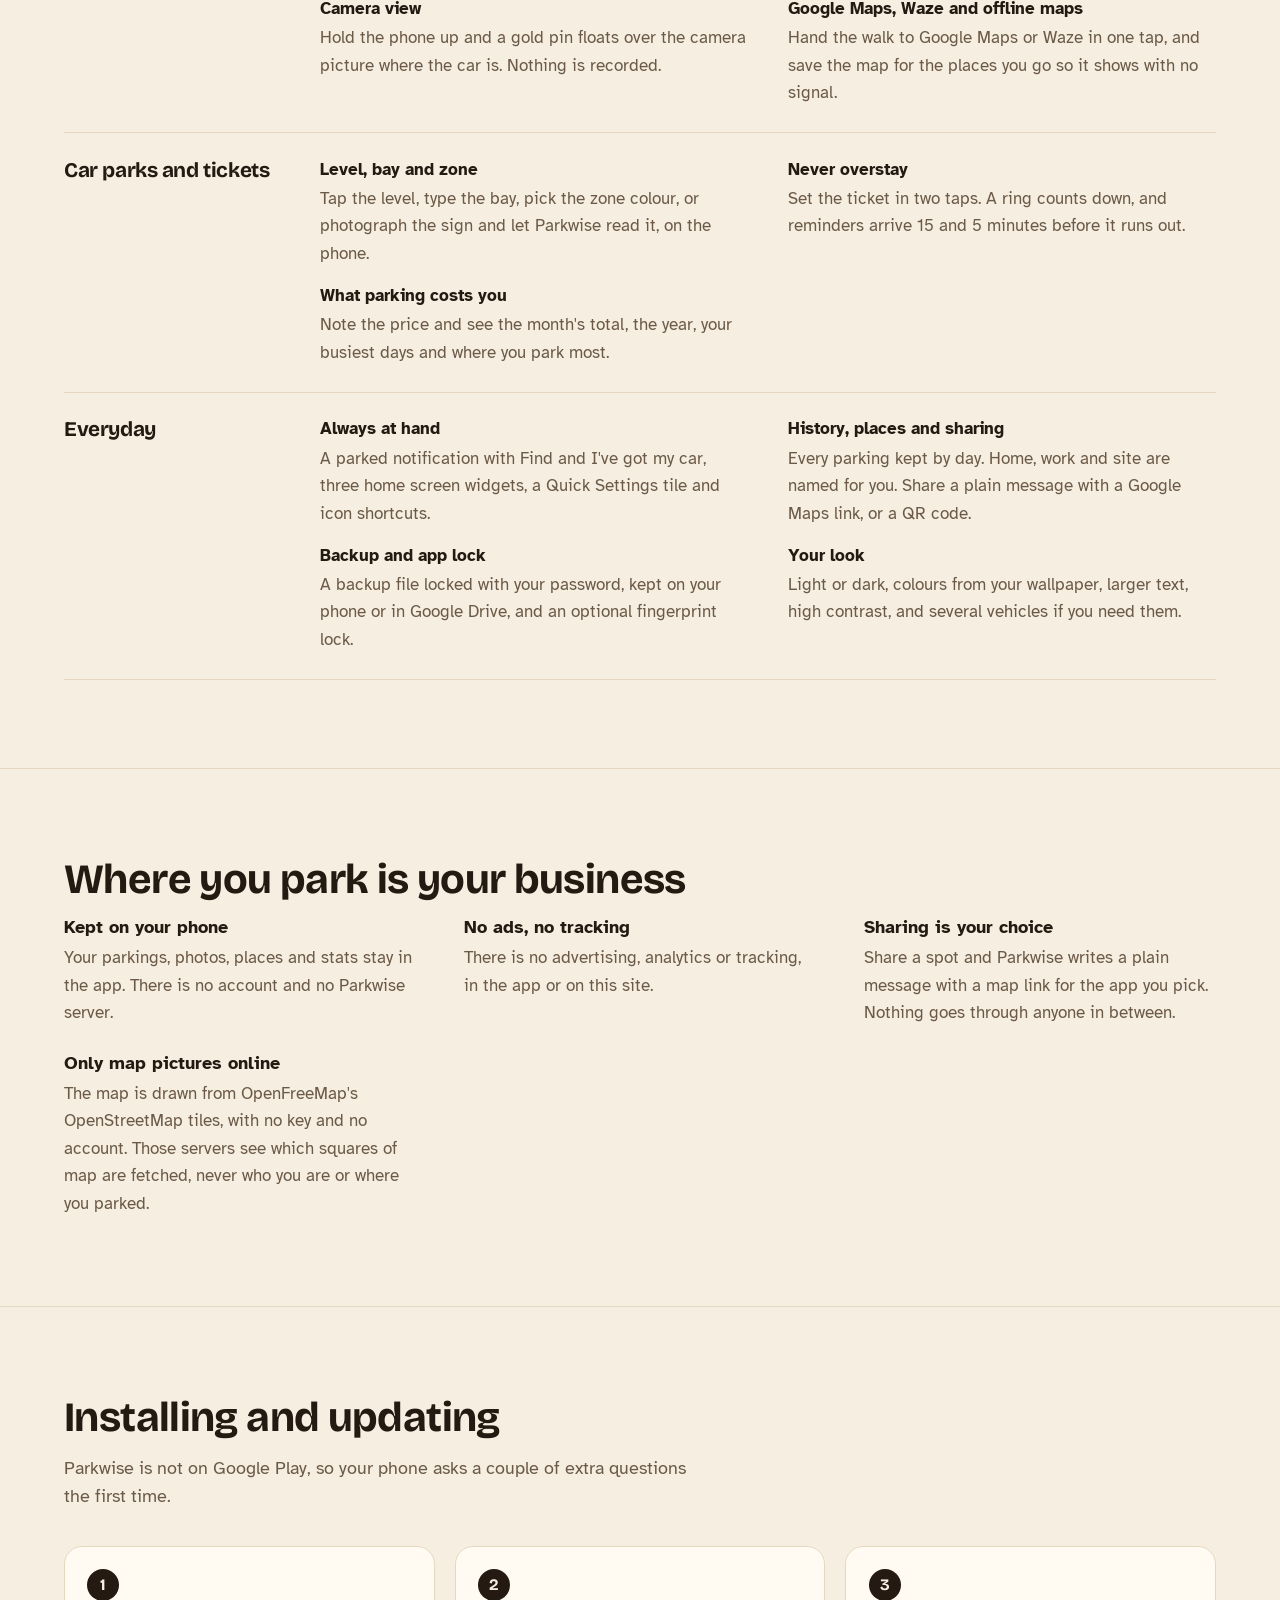
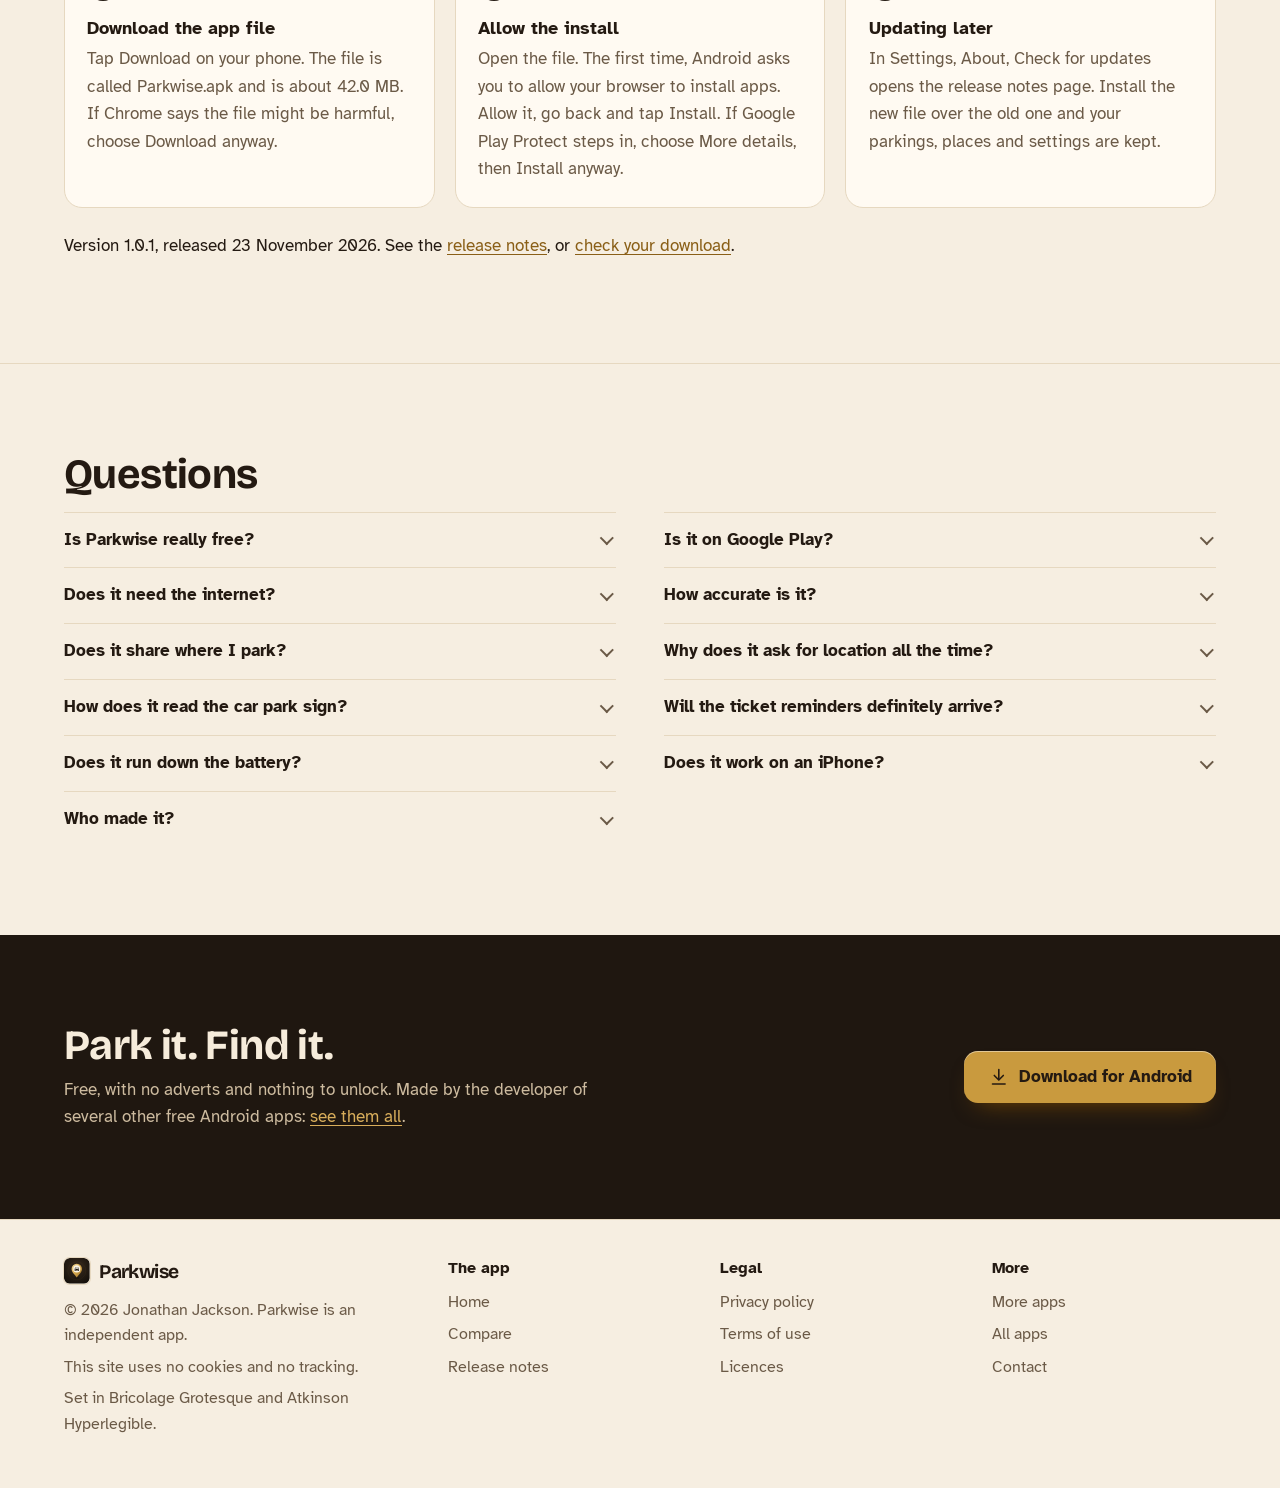
==== commit ae8d8c92: "Parkwise 1.0.1" ====
--- a/index.html
+++ b/index.html
@@ -28,7 +28,7 @@
 <link rel="stylesheet" href="./assets/house.css?v=1">
 <link rel="stylesheet" href="./assets/apps-list.css?v=1">
 <script src="./assets/apps-list.js?v=1" defer></script>
-<script type="application/ld+json">{"@context": "https://schema.org", "@type": "SoftwareApplication", "name": "Parkwise", "url": "https://customgpter.github.io/parkwise/", "description": "Parkwise is a free Android app that saves where you parked with one tap and walks you back with a live arrow. It remembers the level and bay, reminds you before your parking ticket runs out, and keeps everything on your phone. No adverts, no account.", "applicationCategory": "TravelApplication", "operatingSystem": "Android 8 or later", "softwareVersion": "1.0.0", "downloadUrl": "https://github.com/CustomGPTer/parkwise/releases/latest/download/Parkwise.apk", "releaseNotes": "https://customgpter.github.io/parkwise/releases.html", "offers": {"@type": "Offer", "price": "0", "priceCurrency": "GBP"}, "inLanguage": "en-GB", "image": "https://customgpter.github.io/parkwise/assets/og.png", "author": {"@type": "Person", "name": "Jonathan Jackson"}}</script>
+<script type="application/ld+json">{"@context": "https://schema.org", "@type": "SoftwareApplication", "name": "Parkwise", "url": "https://customgpter.github.io/parkwise/", "description": "Parkwise is a free Android app that saves where you parked with one tap and walks you back with a live arrow. It remembers the level and bay, reminds you before your parking ticket runs out, and keeps everything on your phone. No adverts, no account.", "applicationCategory": "TravelApplication", "operatingSystem": "Android 8 or later", "softwareVersion": "1.0.1", "downloadUrl": "https://github.com/CustomGPTer/parkwise/releases/latest/download/Parkwise.apk", "releaseNotes": "https://customgpter.github.io/parkwise/releases.html", "offers": {"@type": "Offer", "price": "0", "priceCurrency": "GBP"}, "inLanguage": "en-GB", "image": "https://customgpter.github.io/parkwise/assets/og.png", "author": {"@type": "Person", "name": "Jonathan Jackson"}}</script>
 <script type="application/ld+json">{"@context": "https://schema.org", "@type": "FAQPage", "mainEntity": [{"@type": "Question", "name": "Is Parkwise really free?", "acceptedAnswer": {"@type": "Answer", "text": "Yes. There is no paid version, no subscription and no adverts, and nothing is locked. Every feature is there from the start."}}, {"@type": "Question", "name": "Is it on Google Play?", "acceptedAnswer": {"@type": "Answer", "text": "No. Parkwise is a personal project and is downloaded from this site as an Android app file. It needs Android 8 or later, which covers almost every phone made since 2017."}}, {"@type": "Question", "name": "Does it need the internet?", "acceptedAnswer": {"@type": "Answer", "text": "Only for the map pictures. Saving your spot, the arrow, the distance, the ticket reminders and everything else work with no signal. Save the map in Settings, Offline maps, and it shows underground too."}}, {"@type": "Question", "name": "How accurate is it?", "acceptedAnswer": {"@type": "Answer", "text": "Parkwise waits until the phone is sure of its position to within 30 feet before it saves, then keeps improving it. Deep inside a multi-storey GPS cannot reach, so add the level and bay, or move the pin by hand."}}, {"@type": "Question", "name": "Does it share where I park?", "acceptedAnswer": {"@type": "Answer", "text": "No. Your parkings, photos and places are kept only on your phone. When you choose to share a spot, Parkwise hands a plain message to the app you pick. There is no Parkwise server."}}, {"@type": "Question", "name": "Why does it ask for location all the time?", "acceptedAnswer": {"@type": "Answer", "text": "Only if you switch on auto-save. To save the spot when the car's Bluetooth disconnects or you stop driving, it needs to read the location at that moment while the app is closed. Without auto-save it only uses location while it is open."}}, {"@type": "Question", "name": "How does it read the car park sign?", "acceptedAnswer": {"@type": "Answer", "text": "Photograph the level or bay sign and Parkwise reads the writing using the open-source Tesseract engine, on your phone. The photo is never uploaded."}}, {"@type": "Question", "name": "Will the ticket reminders definitely arrive?", "acceptedAnswer": {"@type": "Answer", "text": "They are made on your phone and arrive on time on almost every phone. Some phones hold back alarms to save battery: allow notifications and on-time reminders in Settings, and check the signs too."}}, {"@type": "Question", "name": "Does it run down the battery?", "acceptedAnswer": {"@type": "Answer", "text": "No. Location is only used while Parkwise is open, or at the moment you park if auto-save is on. Nothing runs in the background otherwise."}}, {"@type": "Question", "name": "Does it work on an iPhone?", "acceptedAnswer": {"@type": "Answer", "text": "No. Parkwise is for Android phones and tablets only."}}, {"@type": "Question", "name": "Who made it?", "acceptedAnswer": {"@type": "Answer", "text": "Parkwise is made by Jonathan Jackson, an independent developer in the United Kingdom."}}]}</script>
 </head>
 <body>
@@ -47,7 +47,7 @@
 <h1>Never lose the car again.</h1>
 <p class="lede">Parkwise saves where you parked with one tap, then walks you back with a live arrow, the distance, and a gentle tap in your hand when the phone points at the car.</p><p class="lede">It remembers the level, bay and zone in multi-storeys, counts down your parking ticket, and keeps all of it on your phone.</p>
 <p class="get" id="download"><a class="button" href="https://github.com/CustomGPTer/parkwise/releases/latest/download/Parkwise.apk"><svg class="ico" viewBox="0 0 24 24" aria-hidden="true"><path d="M12 4v11"/><path d="M7 10.5l5 5 5-5"/><path d="M5 20h14"/></svg>Download for Android</a><a class="aside" href="#install">How to install</a></p>
-<ul class="pills"><li>Version 1.0.0</li><li>Android 8 or later</li><li>42.0 MB</li></ul>
+<ul class="pills"><li>Version 1.0.1</li><li>Android 8 or later</li><li>42.0 MB</li></ul>
 <p class="facts">Free, with nothing to unlock. No adverts, no account with the developer, no tracking. <a href="compare.html">Compare</a> or read the <a href="releases.html">release notes</a>.</p>
 <p class="facts">Chrome may say the file might be harmful. It shows this for app files that do not come from Google Play. Choose Download anyway.</p>
 </div>
@@ -95,7 +95,7 @@
 <h2 id="install-h">Installing and updating</h2>
 <p class="intro">Parkwise is not on Google Play, so your phone asks a couple of extra questions the first time.</p>
 <ol class="steps"><li><h3>Download the app file</h3><p>Tap Download on your phone. The file is called Parkwise.apk and is about 42.0 MB. If Chrome says the file might be harmful, choose Download anyway.</p></li><li><h3>Allow the install</h3><p>Open the file. The first time, Android asks you to allow your browser to install apps. Allow it, go back and tap Install. If Google Play Protect steps in, choose More details, then Install anyway.</p></li><li><h3>Updating later</h3><p>In Settings, About, Check for updates opens the release notes page. Install the new file over the old one and your parkings, places and settings are kept.</p></li></ol>
-<p class="after-table">Version 1.0.0, released 23 November 2026. See the <a href="releases.html">release notes</a>, or <a href="releases.html#checking">check your download</a>.</p>
+<p class="after-table">Version 1.0.1, released 23 November 2026. See the <a href="releases.html">release notes</a>, or <a href="releases.html#checking">check your download</a>.</p>
 </div>
 </section>
 
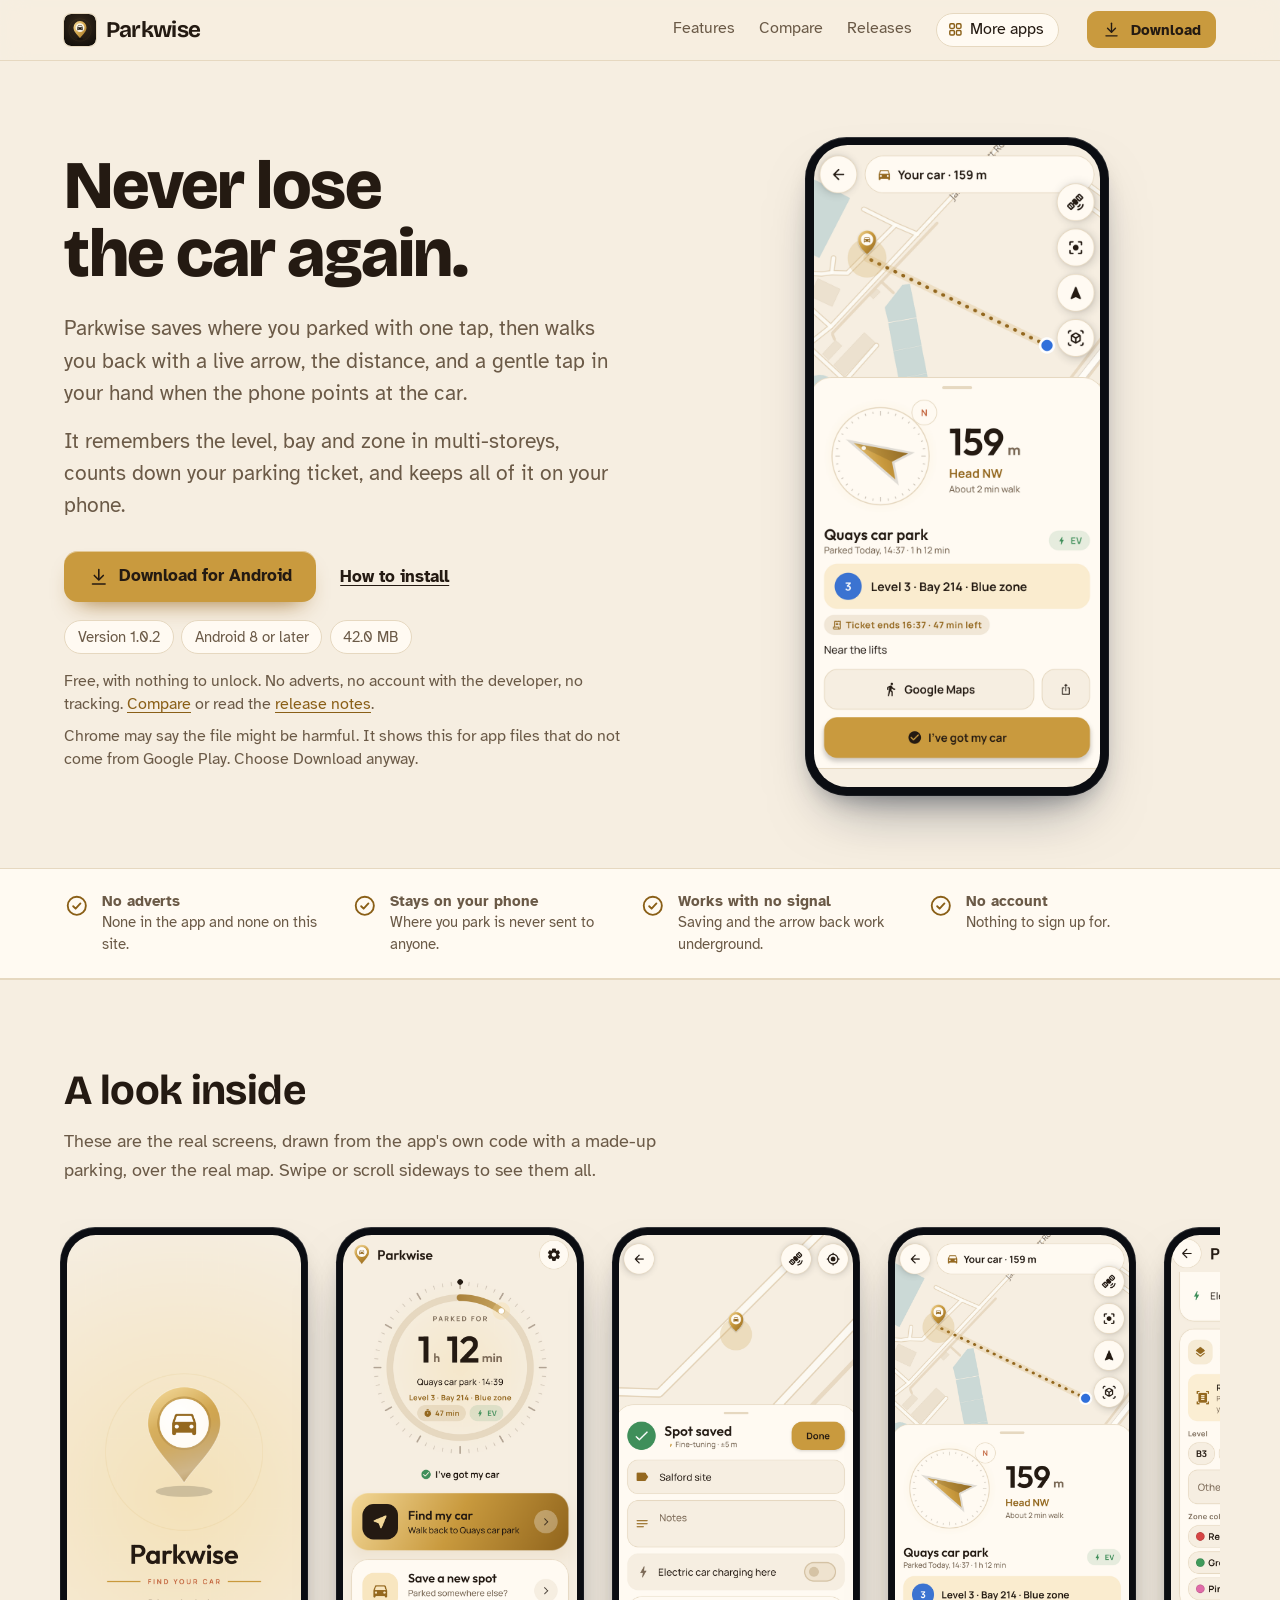
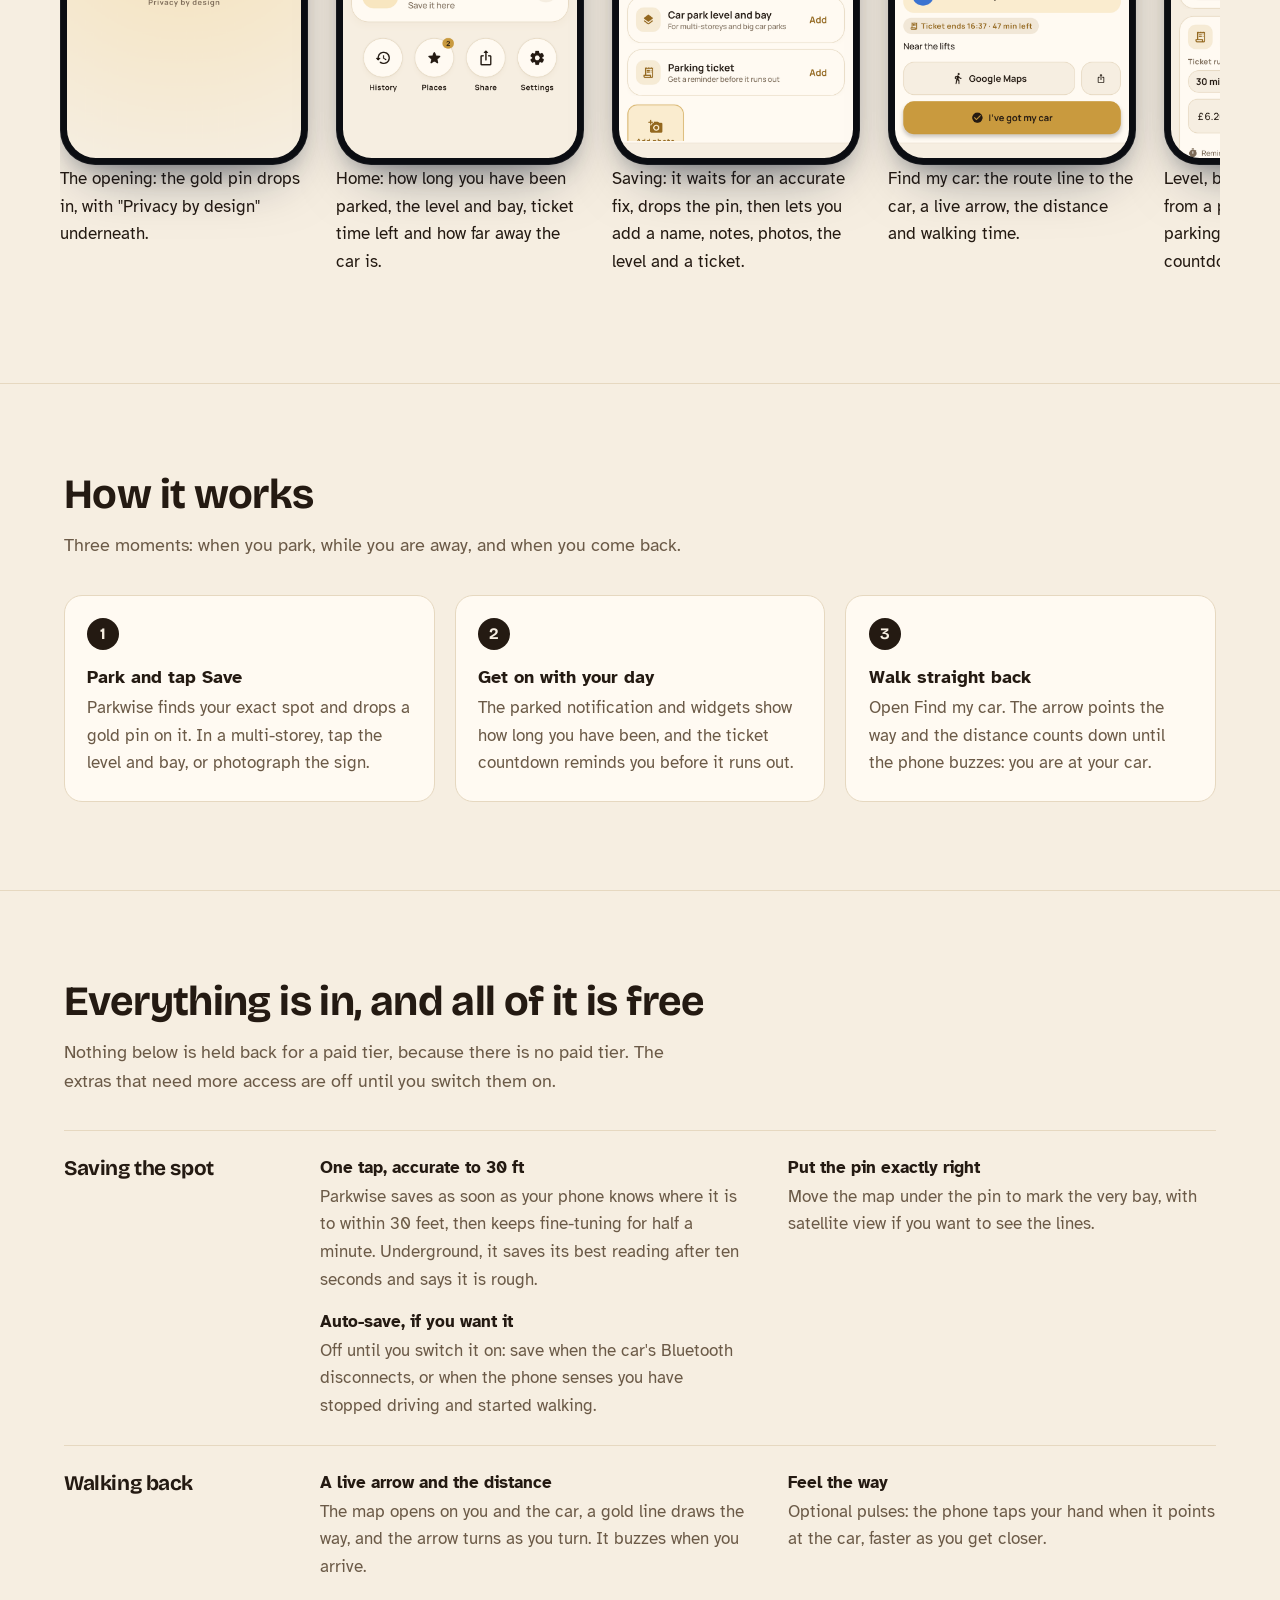
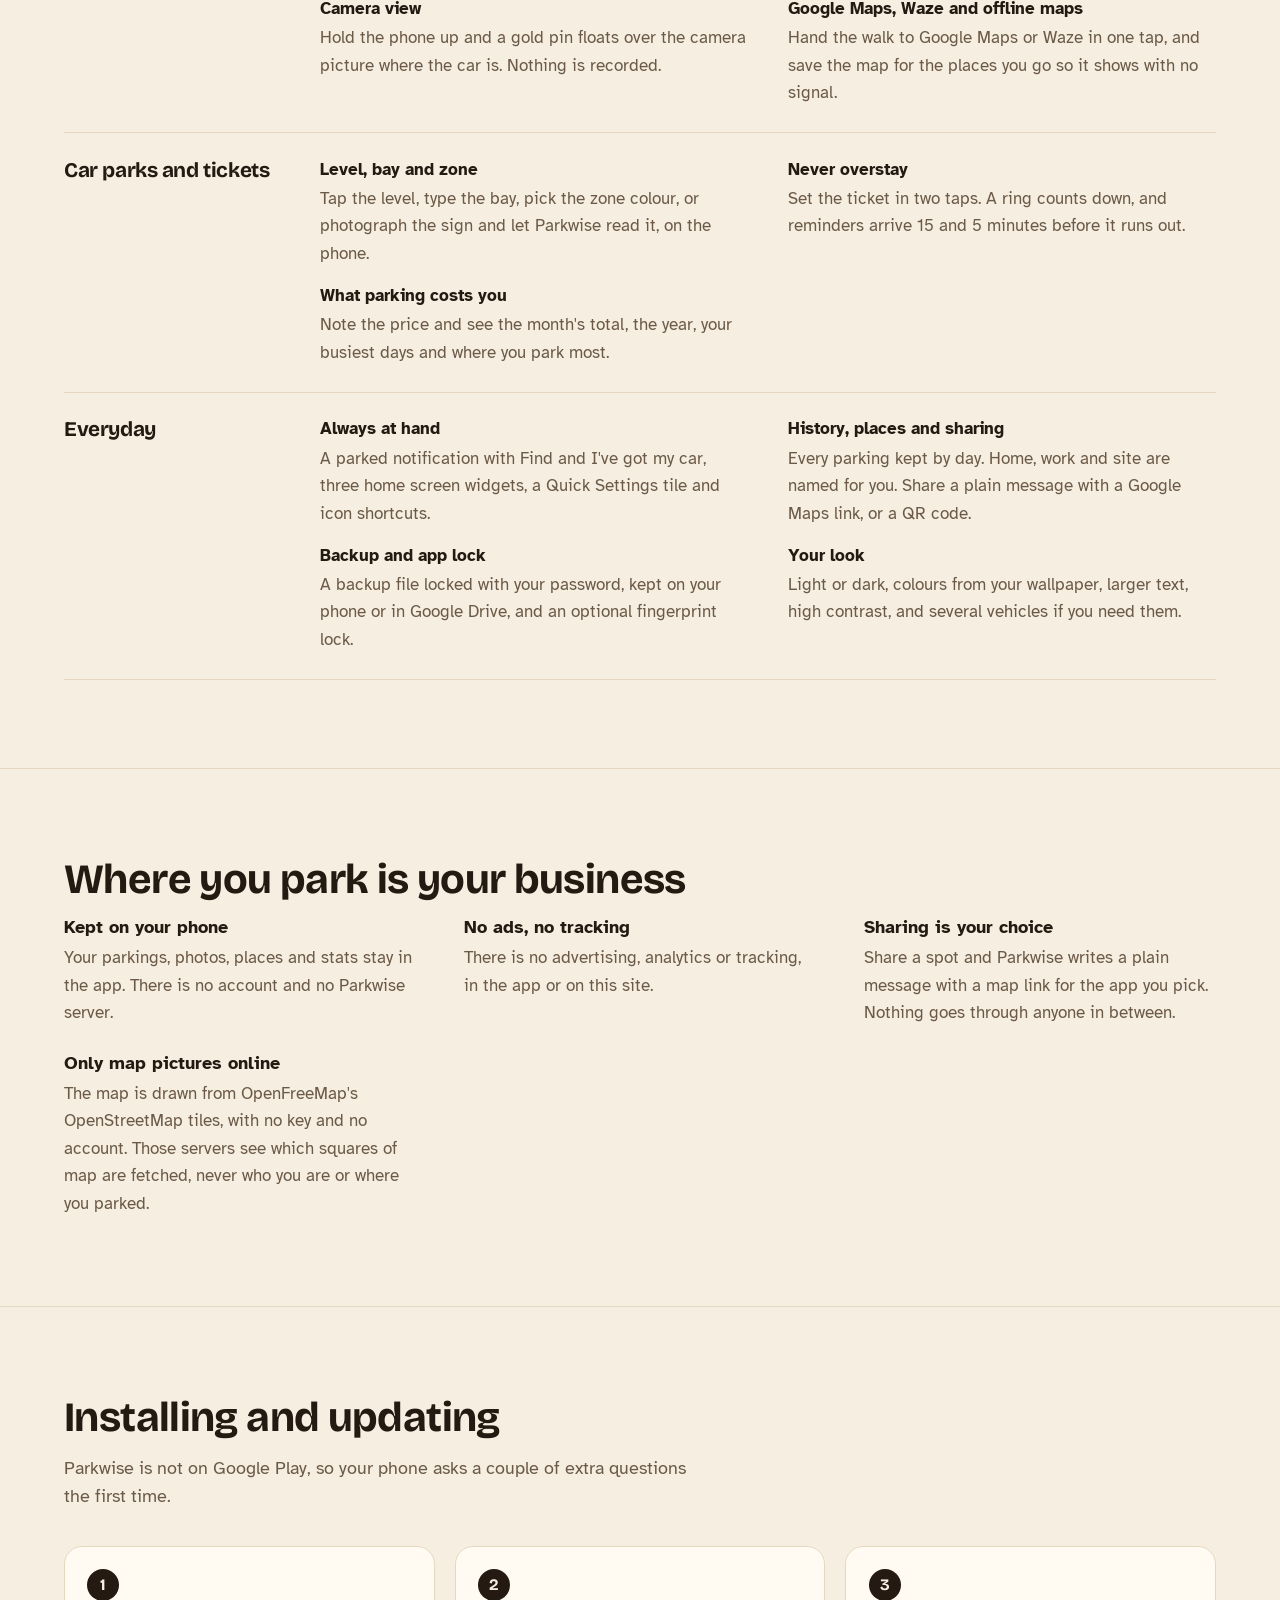
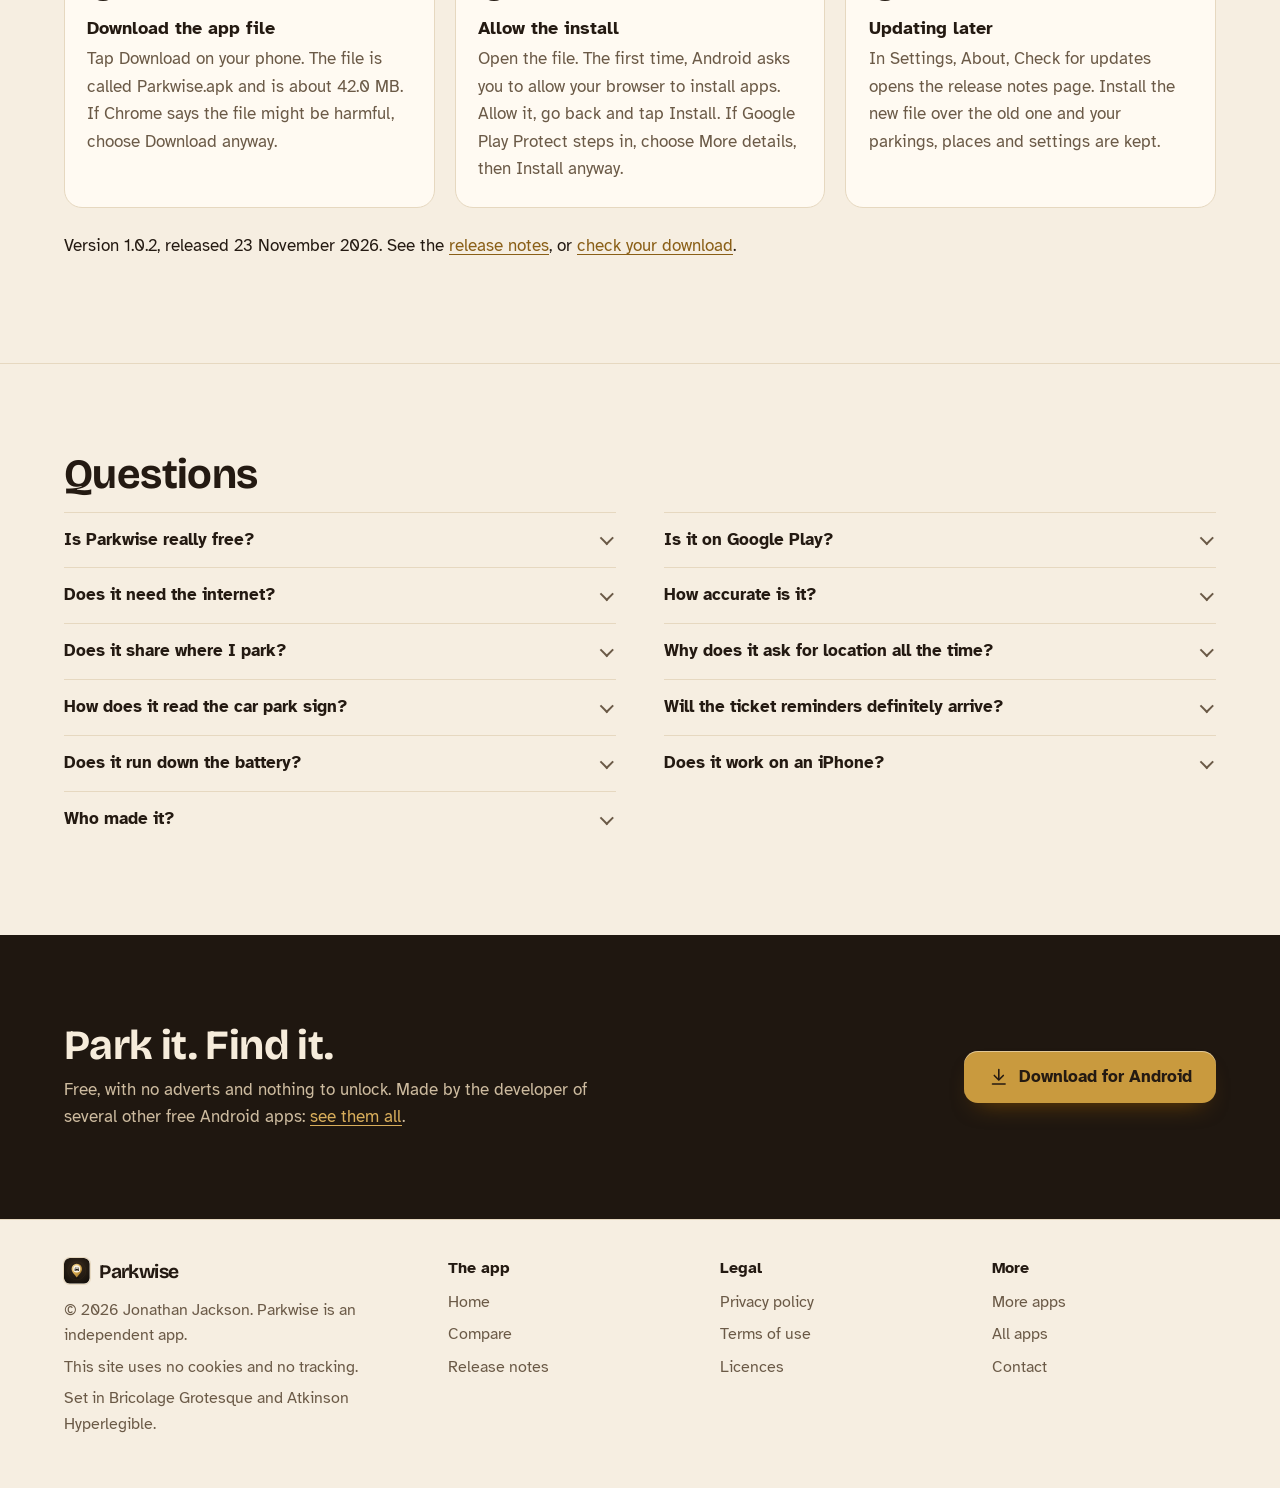
==== commit 9b4115f3: "Parkwise 1.0.2" ====
--- a/index.html
+++ b/index.html
@@ -28,7 +28,7 @@
 <link rel="stylesheet" href="./assets/house.css?v=1">
 <link rel="stylesheet" href="./assets/apps-list.css?v=1">
 <script src="./assets/apps-list.js?v=1" defer></script>
-<script type="application/ld+json">{"@context": "https://schema.org", "@type": "SoftwareApplication", "name": "Parkwise", "url": "https://customgpter.github.io/parkwise/", "description": "Parkwise is a free Android app that saves where you parked with one tap and walks you back with a live arrow. It remembers the level and bay, reminds you before your parking ticket runs out, and keeps everything on your phone. No adverts, no account.", "applicationCategory": "TravelApplication", "operatingSystem": "Android 8 or later", "softwareVersion": "1.0.1", "downloadUrl": "https://github.com/CustomGPTer/parkwise/releases/latest/download/Parkwise.apk", "releaseNotes": "https://customgpter.github.io/parkwise/releases.html", "offers": {"@type": "Offer", "price": "0", "priceCurrency": "GBP"}, "inLanguage": "en-GB", "image": "https://customgpter.github.io/parkwise/assets/og.png", "author": {"@type": "Person", "name": "Jonathan Jackson"}}</script>
+<script type="application/ld+json">{"@context": "https://schema.org", "@type": "SoftwareApplication", "name": "Parkwise", "url": "https://customgpter.github.io/parkwise/", "description": "Parkwise is a free Android app that saves where you parked with one tap and walks you back with a live arrow. It remembers the level and bay, reminds you before your parking ticket runs out, and keeps everything on your phone. No adverts, no account.", "applicationCategory": "TravelApplication", "operatingSystem": "Android 8 or later", "softwareVersion": "1.0.2", "downloadUrl": "https://github.com/CustomGPTer/parkwise/releases/latest/download/Parkwise.apk", "releaseNotes": "https://customgpter.github.io/parkwise/releases.html", "offers": {"@type": "Offer", "price": "0", "priceCurrency": "GBP"}, "inLanguage": "en-GB", "image": "https://customgpter.github.io/parkwise/assets/og.png", "author": {"@type": "Person", "name": "Jonathan Jackson"}}</script>
 <script type="application/ld+json">{"@context": "https://schema.org", "@type": "FAQPage", "mainEntity": [{"@type": "Question", "name": "Is Parkwise really free?", "acceptedAnswer": {"@type": "Answer", "text": "Yes. There is no paid version, no subscription and no adverts, and nothing is locked. Every feature is there from the start."}}, {"@type": "Question", "name": "Is it on Google Play?", "acceptedAnswer": {"@type": "Answer", "text": "No. Parkwise is a personal project and is downloaded from this site as an Android app file. It needs Android 8 or later, which covers almost every phone made since 2017."}}, {"@type": "Question", "name": "Does it need the internet?", "acceptedAnswer": {"@type": "Answer", "text": "Only for the map pictures. Saving your spot, the arrow, the distance, the ticket reminders and everything else work with no signal. Save the map in Settings, Offline maps, and it shows underground too."}}, {"@type": "Question", "name": "How accurate is it?", "acceptedAnswer": {"@type": "Answer", "text": "Parkwise waits until the phone is sure of its position to within 30 feet before it saves, then keeps improving it. Deep inside a multi-storey GPS cannot reach, so add the level and bay, or move the pin by hand."}}, {"@type": "Question", "name": "Does it share where I park?", "acceptedAnswer": {"@type": "Answer", "text": "No. Your parkings, photos and places are kept only on your phone. When you choose to share a spot, Parkwise hands a plain message to the app you pick. There is no Parkwise server."}}, {"@type": "Question", "name": "Why does it ask for location all the time?", "acceptedAnswer": {"@type": "Answer", "text": "Only if you switch on auto-save. To save the spot when the car's Bluetooth disconnects or you stop driving, it needs to read the location at that moment while the app is closed. Without auto-save it only uses location while it is open."}}, {"@type": "Question", "name": "How does it read the car park sign?", "acceptedAnswer": {"@type": "Answer", "text": "Photograph the level or bay sign and Parkwise reads the writing using the open-source Tesseract engine, on your phone. The photo is never uploaded."}}, {"@type": "Question", "name": "Will the ticket reminders definitely arrive?", "acceptedAnswer": {"@type": "Answer", "text": "They are made on your phone and arrive on time on almost every phone. Some phones hold back alarms to save battery: allow notifications and on-time reminders in Settings, and check the signs too."}}, {"@type": "Question", "name": "Does it run down the battery?", "acceptedAnswer": {"@type": "Answer", "text": "No. Location is only used while Parkwise is open, or at the moment you park if auto-save is on. Nothing runs in the background otherwise."}}, {"@type": "Question", "name": "Does it work on an iPhone?", "acceptedAnswer": {"@type": "Answer", "text": "No. Parkwise is for Android phones and tablets only."}}, {"@type": "Question", "name": "Who made it?", "acceptedAnswer": {"@type": "Answer", "text": "Parkwise is made by Jonathan Jackson, an independent developer in the United Kingdom."}}]}</script>
 </head>
 <body>
@@ -47,7 +47,7 @@
 <h1>Never lose the car again.</h1>
 <p class="lede">Parkwise saves where you parked with one tap, then walks you back with a live arrow, the distance, and a gentle tap in your hand when the phone points at the car.</p><p class="lede">It remembers the level, bay and zone in multi-storeys, counts down your parking ticket, and keeps all of it on your phone.</p>
 <p class="get" id="download"><a class="button" href="https://github.com/CustomGPTer/parkwise/releases/latest/download/Parkwise.apk"><svg class="ico" viewBox="0 0 24 24" aria-hidden="true"><path d="M12 4v11"/><path d="M7 10.5l5 5 5-5"/><path d="M5 20h14"/></svg>Download for Android</a><a class="aside" href="#install">How to install</a></p>
-<ul class="pills"><li>Version 1.0.1</li><li>Android 8 or later</li><li>42.0 MB</li></ul>
+<ul class="pills"><li>Version 1.0.2</li><li>Android 8 or later</li><li>42.0 MB</li></ul>
 <p class="facts">Free, with nothing to unlock. No adverts, no account with the developer, no tracking. <a href="compare.html">Compare</a> or read the <a href="releases.html">release notes</a>.</p>
 <p class="facts">Chrome may say the file might be harmful. It shows this for app files that do not come from Google Play. Choose Download anyway.</p>
 </div>
@@ -95,7 +95,7 @@
 <h2 id="install-h">Installing and updating</h2>
 <p class="intro">Parkwise is not on Google Play, so your phone asks a couple of extra questions the first time.</p>
 <ol class="steps"><li><h3>Download the app file</h3><p>Tap Download on your phone. The file is called Parkwise.apk and is about 42.0 MB. If Chrome says the file might be harmful, choose Download anyway.</p></li><li><h3>Allow the install</h3><p>Open the file. The first time, Android asks you to allow your browser to install apps. Allow it, go back and tap Install. If Google Play Protect steps in, choose More details, then Install anyway.</p></li><li><h3>Updating later</h3><p>In Settings, About, Check for updates opens the release notes page. Install the new file over the old one and your parkings, places and settings are kept.</p></li></ol>
-<p class="after-table">Version 1.0.1, released 23 November 2026. See the <a href="releases.html">release notes</a>, or <a href="releases.html#checking">check your download</a>.</p>
+<p class="after-table">Version 1.0.2, released 23 November 2026. See the <a href="releases.html">release notes</a>, or <a href="releases.html#checking">check your download</a>.</p>
 </div>
 </section>
 
